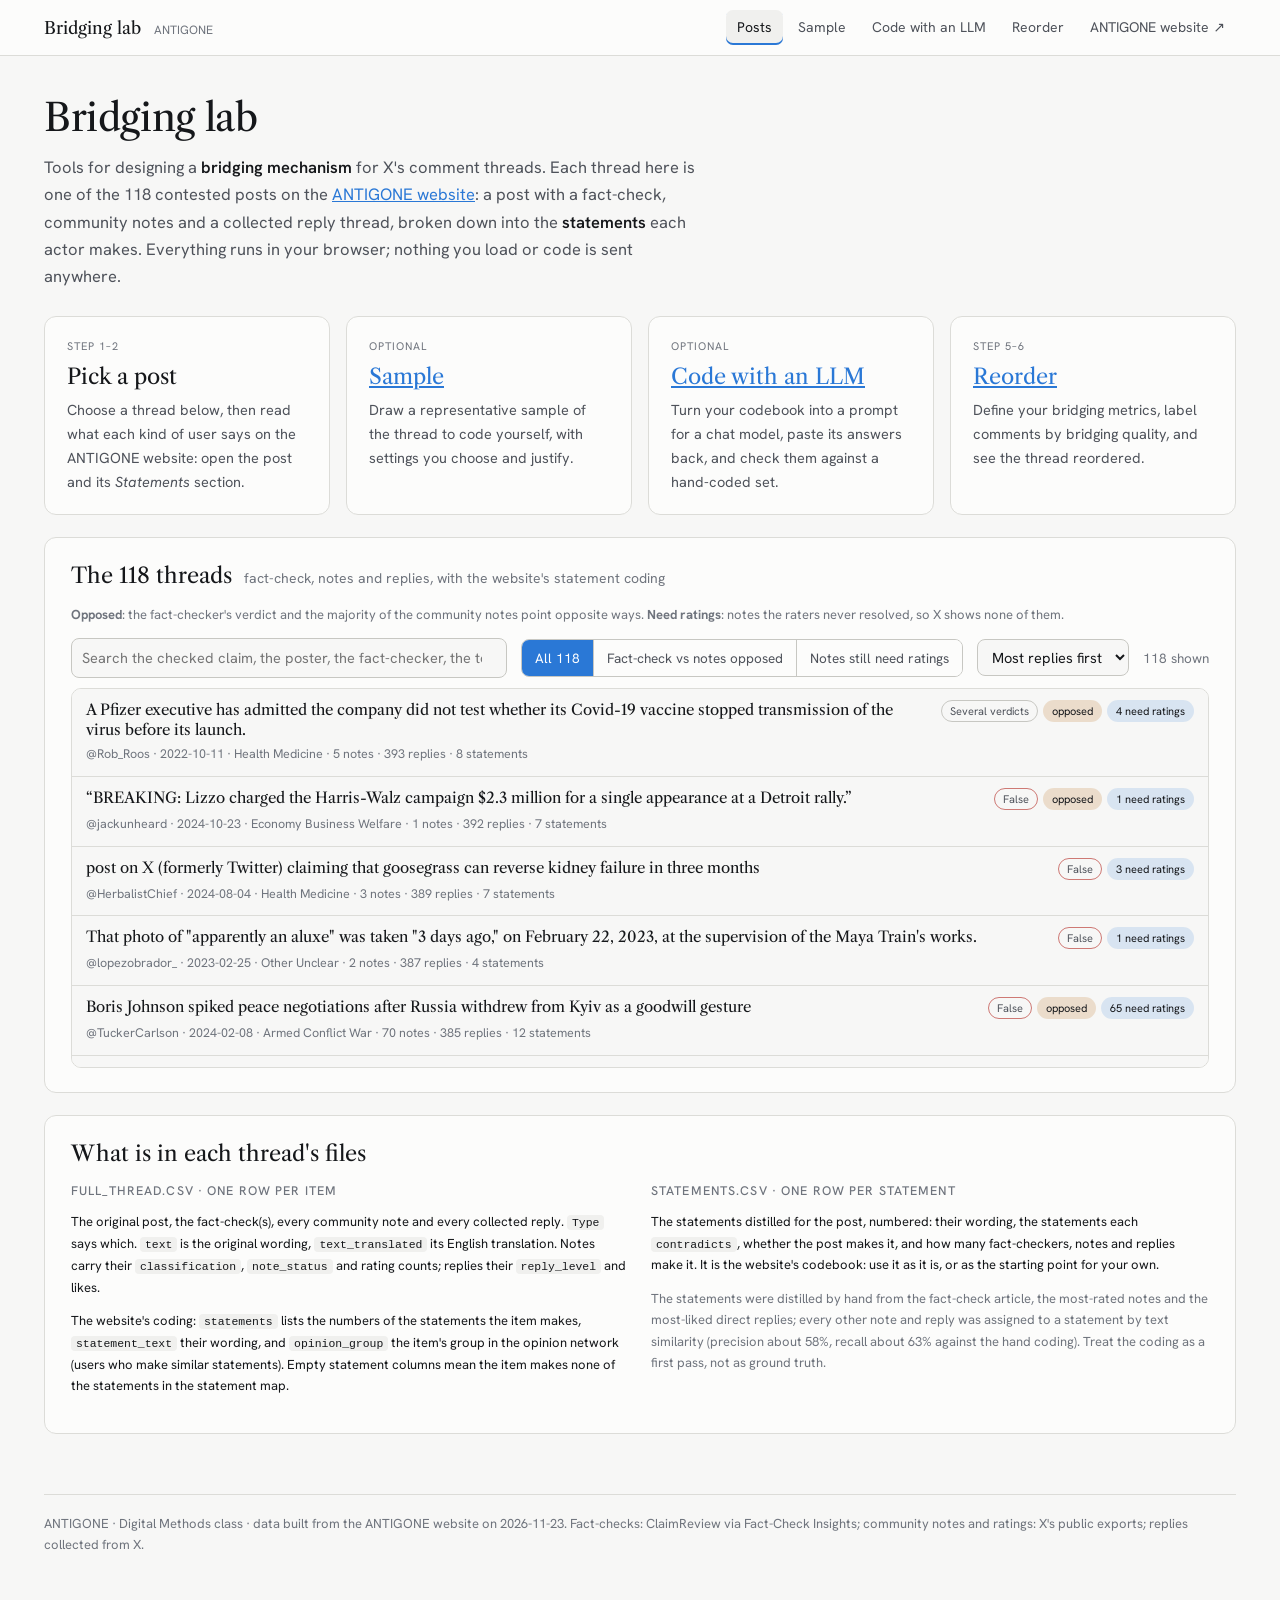
==== index.html @ 5ea26684 "Bridging lab: post browser, sampler, LLM coding helper and reorder tool Browser tools for the ANTIGO" ====
<!doctype html>
<html lang="en">
<head>
<meta charset="utf-8">
<meta name="viewport" content="width=device-width, initial-scale=1">
<title>Bridging lab · ANTIGONE</title>
<meta name="description" content="Tools for the ANTIGONE bridging assignment: pick a contested X post, sample its thread, code it with an LLM, and reorder its comments by your own bridging metrics.">
<link rel="preconnect" href="https://fonts.googleapis.com">
<link rel="preconnect" href="https://fonts.gstatic.com" crossorigin>
<link rel="stylesheet" href="https://fonts.googleapis.com/css2?family=Hanken+Grotesk:wght@400;500;600&family=Libre+Caslon+Text:ital,wght@0,400;1,400&display=swap">
<link rel="stylesheet" href="assets/lab.css">
</head>
<body>
<div class="top"><div class="in">
  <a class="brand" href="index.html">Bridging lab <small>ANTIGONE</small></a>
  <nav class="nav" aria-label="Tools">
    <a href="index.html" aria-current="page">Posts</a>
    <a href="sample.html">Sample</a>
    <a href="code.html">Code with an LLM</a>
    <a href="reorder.html">Reorder</a>
    <a href="https://claude.ai/artifact/C2MCv6EvPMsV7Sf9JYqmwA#disputed" target="_blank" rel="noopener">ANTIGONE website ↗</a>
  </nav>
</div></div>

<main class="wrap">
  <h1>Bridging lab</h1>
  <p class="lede">Tools for designing a <b>bridging mechanism</b> for X's comment threads. Each thread here is one of the
  118 contested posts on the <a href="https://claude.ai/artifact/C2MCv6EvPMsV7Sf9JYqmwA#disputed" target="_blank" rel="noopener">ANTIGONE website</a>:
  a post with a fact-check, community notes and a collected reply thread, broken down into the <b>statements</b> each
  actor makes. Everything runs in your browser; nothing you load or code is sent anywhere.</p>

  <div class="cards">
    <div class="card"><span class="opt">Step 1–2</span><h2>Pick a post</h2>
      <p>Choose a thread below, then read what each kind of user says on the ANTIGONE website: open the post and its <i>Statements</i> section.</p></div>
    <div class="card"><span class="opt">Optional</span><h2><a href="sample.html">Sample</a></h2>
      <p>Draw a representative sample of the thread to code yourself, with settings you choose and justify.</p></div>
    <div class="card"><span class="opt">Optional</span><h2><a href="code.html">Code with an LLM</a></h2>
      <p>Turn your codebook into a prompt for a chat model, paste its answers back, and check them against a hand-coded set.</p></div>
    <div class="card"><span class="opt">Step 5–6</span><h2><a href="reorder.html">Reorder</a></h2>
      <p>Define your bridging metrics, label comments by bridging quality, and see the thread reordered.</p></div>
  </div>

  <section class="step" aria-labelledby="h-posts">
    <header><h2 id="h-posts">The 118 threads</h2><span class="sub">fact-check, notes and replies, with the website's statement coding</span></header>
    <p class="muted small"><b>Opposed</b>: the fact-checker's verdict and the majority of the community notes point opposite ways.
    <b>Need ratings</b>: notes the raters never resolved, so X shows none of them.</p>
    <div id="picker"></div>
    <div class="row" id="go" style="margin-top:14px" hidden>
      <a class="btn primary" id="go-sample" href="sample.html">Sample this thread</a>
      <a class="btn" id="go-reorder" href="reorder.html">Reorder this thread</a>
    </div>
  </section>

  <section class="step" aria-labelledby="h-files">
    <header><h2 id="h-files">What is in each thread's files</h2></header>
    <div class="grid2">
      <div>
        <h3>full_thread.csv · one row per item</h3>
        <p class="small">The original post, the fact-check(s), every community note and every collected reply. <code>Type</code> says which.
        <code>text</code> is the original wording, <code>text_translated</code> its English translation. Notes carry their
        <code>classification</code>, <code>note_status</code> and rating counts; replies their <code>reply_level</code> and likes.</p>
        <p class="small">The website's coding: <code>statements</code> lists the numbers of the statements the item makes,
        <code>statement_text</code> their wording, and <code>opinion_group</code> the item's group in the opinion network (users who make
        similar statements). Empty statement columns mean the item makes none of the statements in the statement map.</p>
      </div>
      <div>
        <h3>statements.csv · one row per statement</h3>
        <p class="small">The statements distilled for the post, numbered: their wording, the statements each <code>contradicts</code>,
        whether the post makes it, and how many fact-checkers, notes and replies make it. It is the website's codebook:
        use it as it is, or as the starting point for your own.</p>
        <p class="small muted">The statements were distilled by hand from the fact-check article, the most-rated notes and the most-liked
        direct replies; every other note and reply was assigned to a statement by text similarity (precision about 58%, recall about 63%
        against the hand coding). Treat the coding as a first pass, not as ground truth.</p>
      </div>
    </div>
  </section>
  <footer class="foot">ANTIGONE · Digital Methods class · data built from the ANTIGONE website on <span id="built"></span>.
    Fact-checks: ClaimReview via Fact-Check Insights; community notes and ratings: X's public exports; replies collected from X.</footer>
</main>
<script src="assets/lab.js"></script>
<script>
"use strict";
const go = LAB.$("#go");
LAB.picker(LAB.$("#picker"), p => {
  go.hidden = false;
  LAB.$("#go-sample").href = "sample.html?post=" + p.id;
  LAB.$("#go-reorder").href = "reorder.html?post=" + p.id;
  LAB.setParam("post", p.id);
}, { selected: LAB.param("post") });
LAB.loadIndex().then(i => { LAB.$("#built").textContent = i.built; }).catch(() => {});
</script>
</body>
</html>
---- assets/lab.css ----
/* ANTIGONE bridging lab — shared styles. Tokens follow the ANTIGONE website. */
:root {
  --bg: #f7f7f6; --surface: #fcfcfb; --surface-2: #f0f0ee;
  --ink: #15171a; --ink-2: #4e525a; --ink-3: #6f747d;
  --rule: #dcdcd8; --rule-2: #c7c7c2;
  --accent: #2a78d6; --accent-ink: #fff;
  --good: #1b7a3e; --warn: #b5650d; --bad: #b3261e;
  --g1: #2a78d6; --g2: #eb6834; --g3: #1baf7a; --g4: #c98500; --g5: #e87ba4; --g6: #008300; --g7: #6250d6; --g8: #8a8d93;
  --font-display: "Libre Caslon Text", Georgia, "Times New Roman", serif;
  --font-body: "Hanken Grotesk", ui-sans-serif, system-ui, -apple-system, sans-serif;
  --mono: ui-monospace, SFMono-Regular, Menlo, monospace;
  color-scheme: light;
}
@media (prefers-color-scheme: dark) {
  :root {
    --bg: #14151a; --surface: #1a1b21; --surface-2: #22242b;
    --ink: #f0efec; --ink-2: #b9bcc4; --ink-3: #8f949e;
    --rule: #2e3037; --rule-2: #3d4047; --accent: #4f95ea;
    --good: #3fbf6a; --warn: #f0a24a; --bad: #ef6b60;
    --g1: #3987e5; --g2: #d95926; --g3: #199e70; --g4: #c98500; --g5: #d55181; --g6: #2ea043; --g7: #9085e9; --g8: #9aa0aa;
    color-scheme: dark;
  }
}
* { box-sizing: border-box; }
[hidden] { display: none !important; }
html { -webkit-text-size-adjust: 100%; }
body { margin: 0; background: var(--bg); color: var(--ink); font: 16px/1.65 var(--font-body);
  -webkit-font-smoothing: antialiased; }
a { color: var(--accent); }
a:focus-visible, button:focus-visible, input:focus-visible, select:focus-visible, textarea:focus-visible, summary:focus-visible {
  outline: 2px solid var(--accent); outline-offset: 2px; }

/* top bar */
.top { border-bottom: 1px solid var(--rule); background: var(--surface); position: sticky; top: 0; z-index: 30; }
.top .in { max-width: 1240px; margin: 0 auto; padding: 10px 24px; display: flex; align-items: center; gap: 8px 22px; flex-wrap: wrap; }
.brand { font-family: var(--font-display); font-size: 17px; color: var(--ink); text-decoration: none; margin-right: auto; }
.brand small { font-family: var(--font-body); font-size: 12px; color: var(--ink-3); margin-left: 8px; }
.nav { display: flex; gap: 4px; flex-wrap: wrap; }
.nav a { font-size: 14px; color: var(--ink-2); text-decoration: none; padding: 6px 11px; border-radius: 7px; }
.nav a:hover { background: var(--surface-2); color: var(--ink); }
.nav a[aria-current="page"] { background: var(--surface-2); color: var(--ink); box-shadow: inset 0 -2px 0 var(--accent); }

.wrap { max-width: 1240px; margin: 0 auto; padding: 40px 24px 96px; }
h1 { font-family: var(--font-display); font-weight: 400; font-size: clamp(1.7rem, 1.3rem + 1.6vw, 2.4rem);
  line-height: 1.15; margin: 0 0 14px; letter-spacing: -0.01em; text-wrap: balance; }
h2 { font-family: var(--font-display); font-weight: 400; font-size: 1.35rem; line-height: 1.25; margin: 0 0 10px; }
h3 { font-size: 0.78rem; text-transform: uppercase; letter-spacing: 0.09em; color: var(--ink-3); font-weight: 500; margin: 0 0 10px; }
.lede { color: var(--ink-2); max-width: 74ch; margin: 0 0 8px; font-size: 16.5px; }
.lede b { color: var(--ink); font-weight: 600; }
p { margin: 0 0 12px; }
.muted { color: var(--ink-3); }
.small { font-size: 13px; }
code { font-family: var(--mono); font-size: 0.88em; background: var(--surface-2); padding: 1px 5px; border-radius: 4px; }

/* steps */
.step { background: var(--surface); border: 1px solid var(--rule); border-radius: 12px; padding: 24px 26px; margin-top: 22px; }
.step > header { display: flex; align-items: baseline; gap: 12px; margin-bottom: 14px; }
.step > header .n { flex: none; width: 26px; height: 26px; border-radius: 50%; background: var(--accent); color: var(--accent-ink);
  display: inline-flex; align-items: center; justify-content: center; font-size: 13px; font-weight: 600; transform: translateY(-2px); }
.step > header h2 { margin: 0; }
.step > header .sub { color: var(--ink-3); font-size: 14px; }
.step.off { opacity: 0.55; pointer-events: none; }

/* controls */
.row { display: flex; flex-wrap: wrap; gap: 14px 22px; align-items: flex-end; }
.field { display: flex; flex-direction: column; gap: 5px; min-width: 0; }
.field > span, .lab { font-size: 11px; text-transform: uppercase; letter-spacing: 0.08em; color: var(--ink-3); }
.field small { color: var(--ink-3); font-size: 12.5px; }
input[type=text], input[type=search], input[type=number], select, textarea {
  font: inherit; font-size: 14.5px; color: var(--ink); background: var(--bg); border: 1px solid var(--rule-2);
  border-radius: 8px; padding: 7px 10px; min-width: 0; max-width: 100%; }
input[type=number] { width: 110px; }
textarea { width: 100%; font-family: var(--mono); font-size: 13px; line-height: 1.55; resize: vertical; }
input[type=range] { accent-color: var(--accent); }
label.ck { display: inline-flex; align-items: center; gap: 7px; font-size: 14.5px; color: var(--ink-2); cursor: pointer; }
label.ck input { accent-color: var(--accent); width: 16px; height: 16px; }
.btn { font: inherit; font-size: 14px; padding: 8px 15px; border-radius: 8px; border: 1px solid var(--rule-2);
  background: var(--surface); color: var(--ink); cursor: pointer; display: inline-flex; align-items: center; gap: 7px;
  text-decoration: none; white-space: nowrap; }
.btn:hover:not(:disabled) { border-color: var(--ink-3); }
.btn:disabled { opacity: 0.45; cursor: default; }
.btn.primary { background: var(--accent); border-color: var(--accent); color: var(--accent-ink); }
.btn.small { font-size: 12.5px; padding: 4px 10px; }
.seg { display: inline-flex; border: 1px solid var(--rule-2); border-radius: 8px; overflow: hidden; flex-wrap: wrap; }
.seg button { font: inherit; font-size: 13.5px; padding: 7px 13px; border: 0; background: var(--surface); color: var(--ink-2); cursor: pointer; }
.seg button + button { border-left: 1px solid var(--rule-2); }
.seg button[aria-pressed="true"] { background: var(--accent); color: var(--accent-ink); }
.drop { border: 1.5px dashed var(--rule-2); border-radius: 10px; padding: 14px 16px; color: var(--ink-2); font-size: 14px;
  display: flex; align-items: center; gap: 12px; flex-wrap: wrap; }
.drop.over { border-color: var(--accent); background: var(--surface-2); }
.msg { font-size: 13.5px; color: var(--ink-3); min-height: 1.2em; }
.msg.err { color: var(--bad); }
.msg.ok { color: var(--good); }
.or { font-size: 12px; text-transform: uppercase; letter-spacing: 0.1em; color: var(--ink-3); margin: 14px 0; display: flex; align-items: center; gap: 10px; }
.or::before, .or::after { content: ""; flex: 1; border-top: 1px solid var(--rule); }

/* post picker */
.picker .bar { display: flex; flex-wrap: wrap; gap: 10px 14px; align-items: center; margin-bottom: 10px; }
.picker .bar input[type=search] { flex: 1 1 260px; }
.plist { max-height: 380px; overflow-y: auto; border: 1px solid var(--rule); border-radius: 10px; background: var(--bg); overscroll-behavior: contain; }
.pitem { display: grid; grid-template-columns: 1fr auto; gap: 4px 14px; padding: 11px 14px; border-bottom: 1px solid var(--rule);
  cursor: pointer; width: 100%; text-align: left; font: inherit; color: inherit; background: none; border-left: 0; border-right: 0; border-top: 0; }
.pitem:last-child { border-bottom: 0; }
.pitem:hover { background: var(--surface-2); }
.pitem[aria-selected="true"] { background: var(--surface-2); box-shadow: inset 3px 0 0 var(--accent); }
.pitem .t { font-family: var(--font-display); font-size: 15px; line-height: 1.35; color: var(--ink); }
.pitem .m { font-size: 12.5px; color: var(--ink-3); grid-column: 1 / -1; font-variant-numeric: tabular-nums; }
.pitem .tags { display: flex; gap: 5px; flex-wrap: wrap; align-items: flex-start; justify-content: flex-end; }
.tag { font-size: 11px; padding: 1px 8px; border-radius: 999px; border: 1px solid var(--rule-2); color: var(--ink-2); white-space: nowrap; }
.tag.v-false { border-color: color-mix(in srgb, var(--bad) 60%, transparent); }
.tag.opp { background: color-mix(in srgb, var(--warn) 18%, transparent); border-color: transparent; color: var(--ink); }
.tag.nmr { background: color-mix(in srgb, var(--accent) 15%, transparent); border-color: transparent; color: var(--ink); }
.chosen { margin-top: 14px; padding: 14px 16px; border-left: 3px solid var(--accent); background: var(--surface-2); border-radius: 0 10px 10px 0; }
.chosen .t { font-family: var(--font-display); font-size: 17px; line-height: 1.35; }
.chosen p { margin: 6px 0 0; font-size: 14px; color: var(--ink-2); }

/* tables */
.tw { overflow-x: auto; }
table { border-collapse: collapse; width: 100%; font-size: 13.5px; font-variant-numeric: tabular-nums; }
th, td { text-align: left; padding: 7px 10px; border-bottom: 1px solid var(--rule); vertical-align: top; }
th { font-size: 11px; text-transform: uppercase; letter-spacing: 0.07em; color: var(--ink-3); font-weight: 500; }
td.num, th.num { text-align: right; white-space: nowrap; }
tr.grp td { background: var(--surface-2); font-weight: 600; font-size: 12.5px; }
td.diff-ok { color: var(--good); } td.diff-warn { color: var(--warn); } td.diff-bad { color: var(--bad); }
td.txt { max-width: 560px; overflow-wrap: anywhere; }

.grid2 { display: grid; grid-template-columns: repeat(2, minmax(0, 1fr)); gap: 22px; }
.grid3 { display: grid; grid-template-columns: repeat(3, minmax(0, 1fr)); gap: 16px; }
@media (max-width: 900px) { .grid2, .grid3 { grid-template-columns: 1fr; } }

.cards { display: grid; grid-template-columns: repeat(auto-fit, minmax(240px, 1fr)); gap: 16px; margin-top: 26px; }
.card { background: var(--surface); border: 1px solid var(--rule); border-radius: 12px; padding: 20px 22px; display: flex; flex-direction: column; gap: 8px; }
.card h2 { margin: 0; }
.card p { color: var(--ink-2); font-size: 14.5px; margin: 0; flex: 1; }
.card .opt { font-size: 11px; text-transform: uppercase; letter-spacing: 0.09em; color: var(--ink-3); }

.callout { border-left: 3px solid var(--rule-2); padding: 10px 14px; background: var(--surface-2); border-radius: 0 8px 8px 0; color: var(--ink-2); font-size: 14px; margin: 12px 0; }
.callout b { color: var(--ink); }
details.more { margin-top: 12px; }
details.more > summary { cursor: pointer; color: var(--accent); font-size: 14px; }

/* prompt batches */
.batch { border: 1px solid var(--rule); border-radius: 10px; margin-top: 12px; background: var(--bg); }
.batch header { display: flex; align-items: center; gap: 10px; padding: 9px 12px; border-bottom: 1px solid var(--rule); flex-wrap: wrap; }
.batch header b { font-weight: 600; font-size: 14px; }
.batch textarea { border: 0; border-radius: 0 0 10px 10px; height: 160px; background: transparent; }

/* reorder */
.metric { border: 1px solid var(--rule); border-radius: 12px; padding: 16px 18px; background: var(--bg); }
.metric[data-on="false"] { opacity: 0.6; }
.metric .mh { display: flex; gap: 10px; align-items: center; margin-bottom: 10px; }
.metric .mh input[type=text] { flex: 1; font-weight: 600; }
.metric .sw { width: 12px; height: 12px; border-radius: 3px; flex: none; }
.wts { display: grid; grid-template-columns: minmax(120px, 1fr) minmax(110px, 1.3fr) 44px; gap: 6px 10px; align-items: center; font-size: 13.5px; }
.wts .fn { color: var(--ink-2); }
.wts .fn abbr { text-decoration: none; border-bottom: 1px dotted var(--ink-3); cursor: help; }
.wts output { text-align: right; font-variant-numeric: tabular-nums; color: var(--ink); font-size: 13px; }
.wts input[type=range] { width: 100%; }
.cols { display: grid; grid-template-columns: repeat(var(--ncol, 2), minmax(0, 1fr)); gap: 16px; align-items: start; }
@media (max-width: 1000px) { .cols { grid-template-columns: 1fr; } }
.col h3 { position: sticky; top: 56px; background: var(--bg); padding: 8px 0; z-index: 2; display: flex; gap: 8px; align-items: center; }
.cmt { background: var(--surface); border: 1px solid var(--rule); border-radius: 10px; padding: 11px 13px; margin-bottom: 9px; font-size: 14px; }
.cmt .cm { display: flex; gap: 8px; align-items: baseline; font-size: 12px; color: var(--ink-3); flex-wrap: wrap; font-variant-numeric: tabular-nums; }
.cmt .rk { font-weight: 700; color: var(--ink); font-size: 13px; min-width: 26px; }
.cmt .mv { font-size: 11.5px; padding: 0 6px; border-radius: 999px; }
.cmt .mv.up { color: var(--good); background: color-mix(in srgb, var(--good) 14%, transparent); }
.cmt .mv.dn { color: var(--bad); background: color-mix(in srgb, var(--bad) 12%, transparent); }
.cmt .cb { margin: 6px 0 7px; line-height: 1.55; overflow-wrap: anywhere; white-space: pre-wrap; }
.cmt .st { display: flex; gap: 5px; flex-wrap: wrap; align-items: center; }
.chip { font-size: 11.5px; padding: 1px 8px; border-radius: 999px; background: var(--surface-2); color: var(--ink-2); border: 1px solid var(--rule); cursor: help; }
.chip.g { color: #fff; border: 0; }
.cmt select { font-size: 12.5px; padding: 2px 6px; margin-left: auto; }
.cmt.cat-b { box-shadow: inset 3px 0 0 var(--good); }
.cmt.cat-d { box-shadow: inset 3px 0 0 var(--bad); }
.cmt.cat-n { box-shadow: inset 3px 0 0 var(--rule-2); }
.cmt.cat-x { box-shadow: inset 3px 0 0 var(--warn); }
.sect { margin: 18px 0 8px; font-family: var(--font-display); font-size: 16px; }
.sect small { font-family: var(--font-body); color: var(--ink-3); font-size: 12.5px; margin-left: 6px; }
.legend { display: flex; flex-direction: column; gap: 4px; font-size: 13.5px; max-height: 260px; overflow-y: auto; }
.legend div { display: grid; grid-template-columns: 34px 1fr auto; gap: 8px; }
.legend b { font-variant-numeric: tabular-nums; }
.legend span.c { color: var(--ink-3); font-variant-numeric: tabular-nums; font-size: 12.5px; }

footer.foot { border-top: 1px solid var(--rule); margin-top: 60px; padding-top: 18px; font-size: 13px; color: var(--ink-3); }
@media (max-width: 560px) {
  .pitem { grid-template-columns: 1fr; }
  .pitem .tags { justify-content: flex-start; }
  .wrap { padding: 28px 16px 80px; }
  .top .in { padding: 10px 16px; }
  .step { padding: 18px 16px; }
}
@media (prefers-reduced-motion: reduce) { * { transition: none !important; animation: none !important; } }
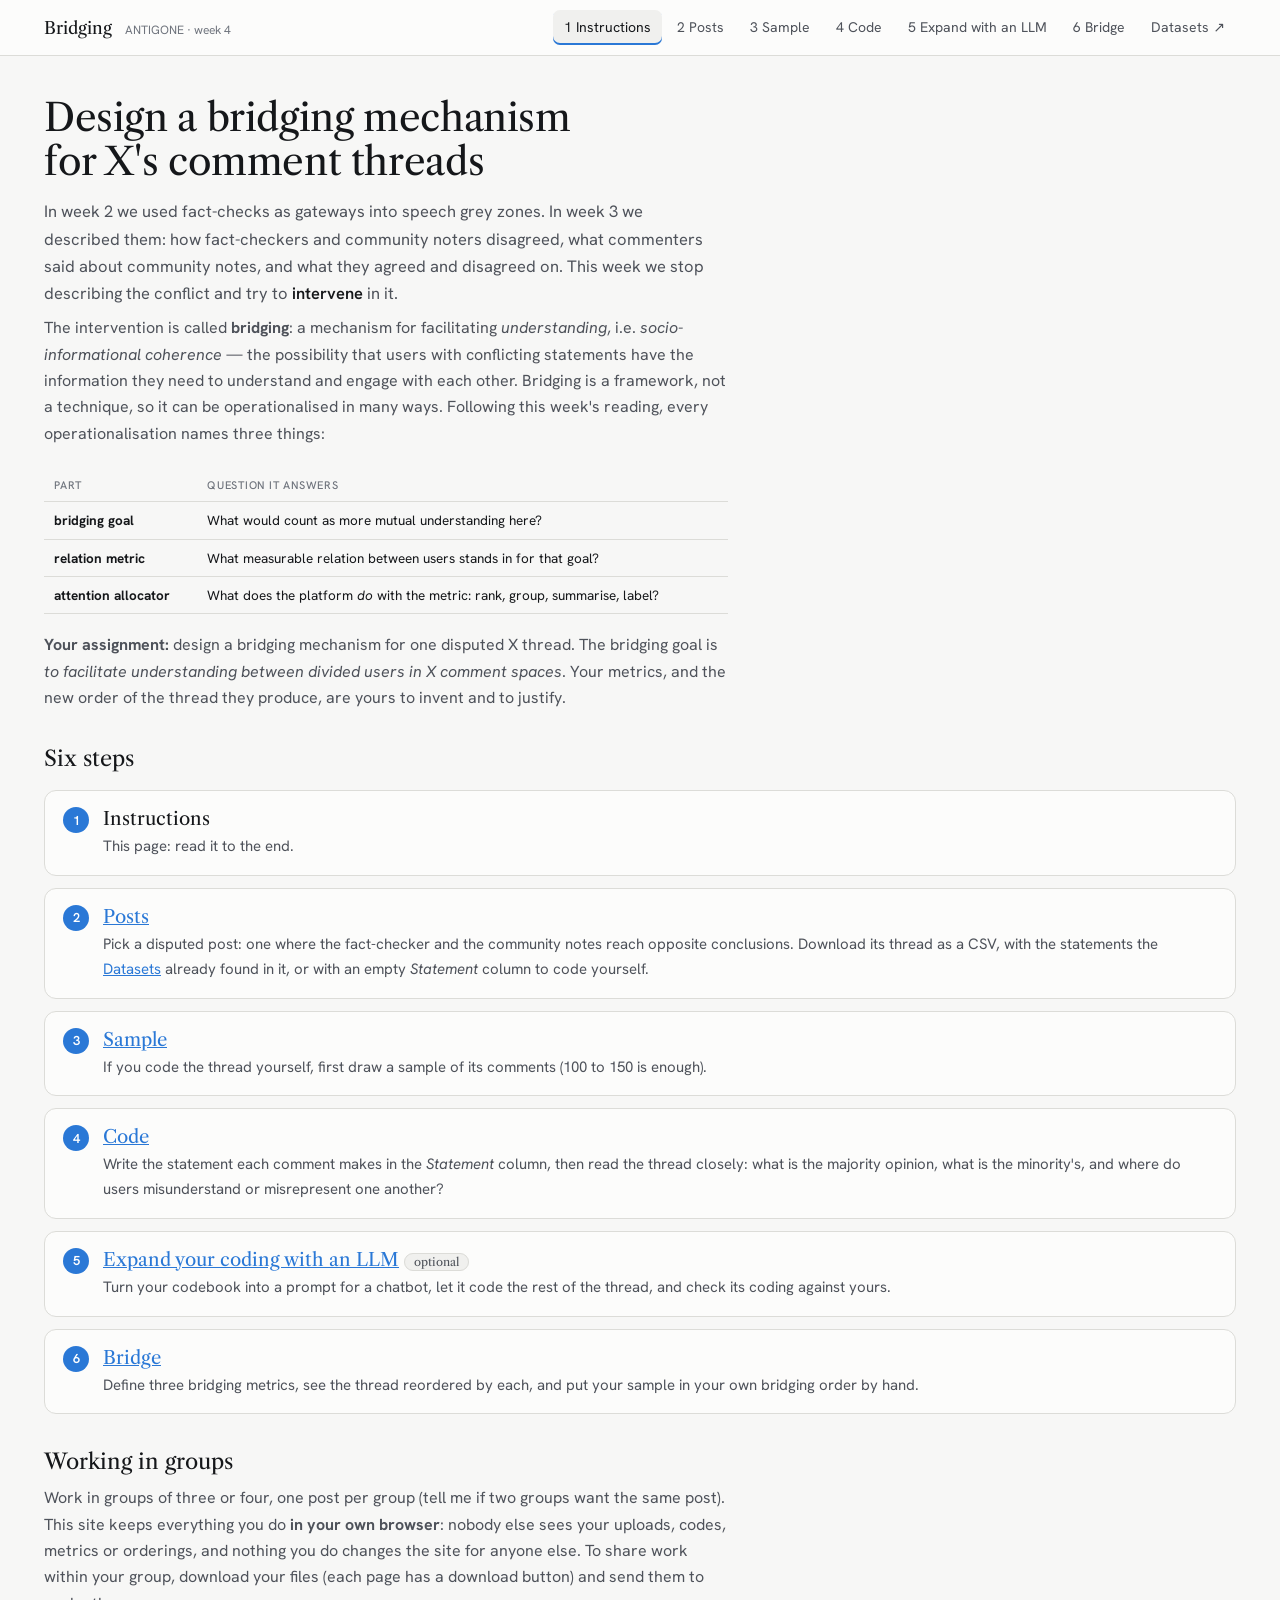
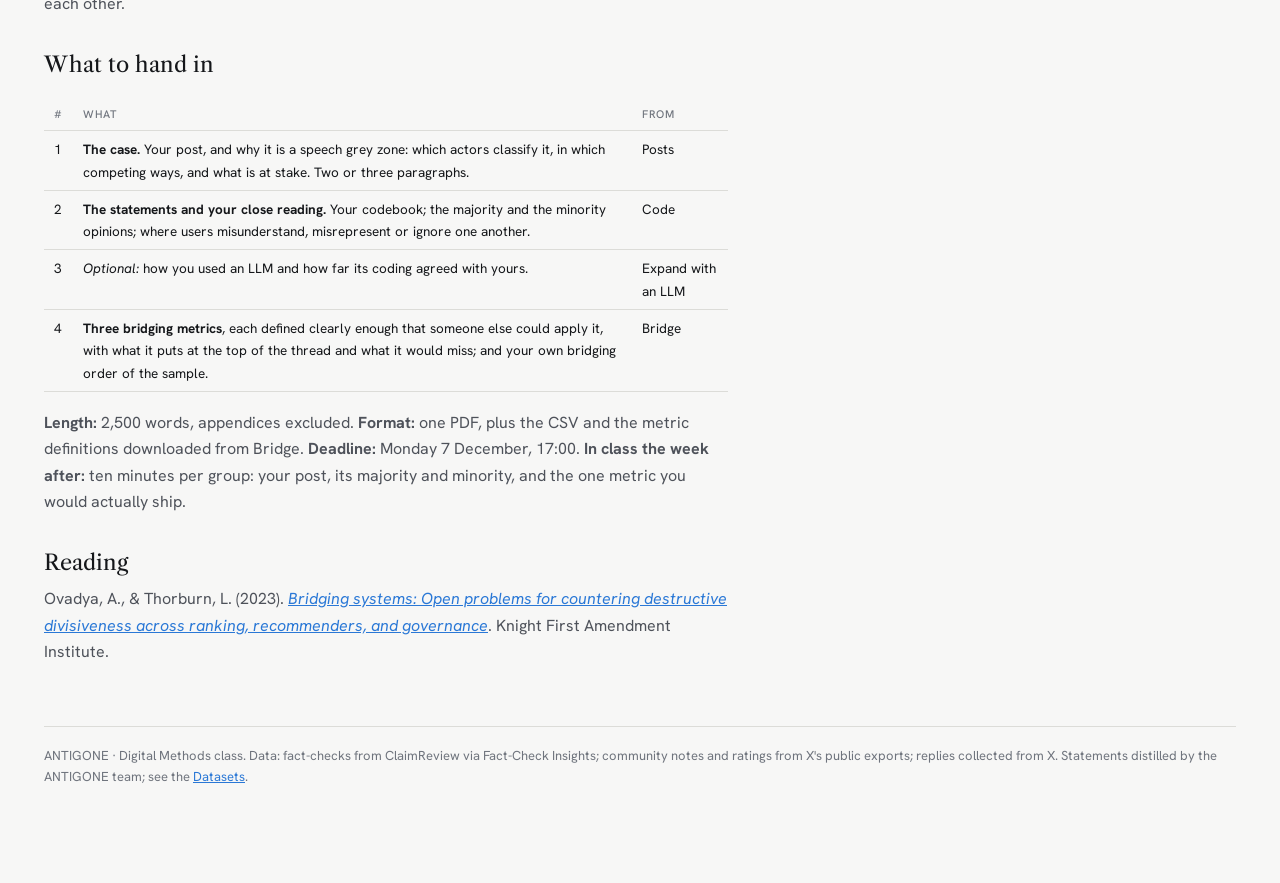
==== commit df16b4c1: "Rebuild as the week 4 assignment in six sections Instructions, Posts (the Datasets' disputed posts, " ====
--- a/index.html
+++ b/index.html
@@ -3,8 +3,9 @@
 <head>
 <meta charset="utf-8">
 <meta name="viewport" content="width=device-width, initial-scale=1">
-<title>Bridging lab · ANTIGONE</title>
-<meta name="description" content="Tools for the ANTIGONE bridging assignment: pick a contested X post, sample its thread, code it with an LLM, and reorder its comments by your own bridging metrics.">
+<title>Bridging assignment · ANTIGONE</title>
+<meta name="description" content="Design a bridging mechanism for X's comment threads: pick a disputed post, code its statements, and reorder its comments by your own bridging metrics.">
+<script>if (new URLSearchParams(location.search).get("post")) location.replace("posts.html" + location.search);</script>
 <link rel="preconnect" href="https://fonts.googleapis.com">
 <link rel="preconnect" href="https://fonts.gstatic.com" crossorigin>
 <link rel="stylesheet" href="https://fonts.googleapis.com/css2?family=Hanken+Grotesk:wght@400;500;600&family=Libre+Caslon+Text:ital,wght@0,400;1,400&display=swap">
@@ -12,82 +13,85 @@
 </head>
 <body>
 <div class="top"><div class="in">
-  <a class="brand" href="index.html">Bridging lab <small>ANTIGONE</small></a>
-  <nav class="nav" aria-label="Tools">
-    <a href="index.html" aria-current="page">Posts</a>
-    <a href="sample.html">Sample</a>
-    <a href="code.html">Code with an LLM</a>
-    <a href="reorder.html">Reorder</a>
-    <a href="https://claude.ai/artifact/C2MCv6EvPMsV7Sf9JYqmwA#disputed" target="_blank" rel="noopener">ANTIGONE website ↗</a>
+  <a class="brand" href="index.html">Bridging <small>ANTIGONE · week 4</small></a>
+  <nav class="nav" aria-label="Sections">
+    <a href="index.html" aria-current="page">1 Instructions</a>
+    <a href="posts.html">2 Posts</a>
+    <a href="sample.html">3 Sample</a>
+    <a href="code.html">4 Code</a>
+    <a href="llm.html">5 Expand with an LLM</a>
+    <a href="bridge.html">6 Bridge</a>
+    <a href="https://claude.ai/artifact/C2MCv6EvPMsV7Sf9JYqmwA#disputed" target="_blank" rel="noopener">Datasets ↗</a>
   </nav>
 </div></div>
 
 <main class="wrap">
-  <h1>Bridging lab</h1>
-  <p class="lede">Tools for designing a <b>bridging mechanism</b> for X's comment threads. Each thread here is one of the
-  118 contested posts on the <a href="https://claude.ai/artifact/C2MCv6EvPMsV7Sf9JYqmwA#disputed" target="_blank" rel="noopener">ANTIGONE website</a>:
-  a post with a fact-check, community notes and a collected reply thread, broken down into the <b>statements</b> each
-  actor makes. Everything runs in your browser; nothing you load or code is sent anywhere.</p>
+  <div class="prose">
+  <h1>Design a bridging mechanism for X's comment threads</h1>
+  <p class="lede">In week 2 we used fact-checks as gateways into speech grey zones. In week 3 we described them: how fact-checkers
+  and community noters disagreed, what commenters said about community notes, and what they agreed and disagreed on. This week we
+  stop describing the conflict and try to <b>intervene</b> in it.</p>
 
-  <div class="cards">
-    <div class="card"><span class="opt">Step 1–2</span><h2>Pick a post</h2>
-      <p>Choose a thread below, then read what each kind of user says on the ANTIGONE website: open the post and its <i>Statements</i> section.</p></div>
-    <div class="card"><span class="opt">Optional</span><h2><a href="sample.html">Sample</a></h2>
-      <p>Draw a representative sample of the thread to code yourself, with settings you choose and justify.</p></div>
-    <div class="card"><span class="opt">Optional</span><h2><a href="code.html">Code with an LLM</a></h2>
-      <p>Turn your codebook into a prompt for a chat model, paste its answers back, and check them against a hand-coded set.</p></div>
-    <div class="card"><span class="opt">Step 5–6</span><h2><a href="reorder.html">Reorder</a></h2>
-      <p>Define your bridging metrics, label comments by bridging quality, and see the thread reordered.</p></div>
+  <p>The intervention is called <b>bridging</b>: a mechanism for facilitating <i>understanding</i>, i.e. <i>socio-informational
+  coherence</i> — the possibility that users with conflicting statements have the information they need to understand and engage
+  with each other. Bridging is a framework, not a technique, so it can be operationalised in many ways. Following this week's
+  reading, every operationalisation names three things:</p>
+
+  <div class="tw"><table>
+    <thead><tr><th>part</th><th>question it answers</th></tr></thead>
+    <tbody>
+      <tr><td><b>bridging goal</b></td><td>What would count as more mutual understanding here?</td></tr>
+      <tr><td><b>relation metric</b></td><td>What measurable relation between users stands in for that goal?</td></tr>
+      <tr><td><b>attention allocator</b></td><td>What does the platform <i>do</i> with the metric: rank, group, summarise, label?</td></tr>
+    </tbody>
+  </table></div>
+
+  <p><b>Your assignment:</b> design a bridging mechanism for one disputed X thread. The bridging goal is <i>to facilitate
+  understanding between divided users in X comment spaces</i>. Your metrics, and the new order of the thread they produce, are
+  yours to invent and to justify.</p>
   </div>
 
-  <section class="step" aria-labelledby="h-posts">
-    <header><h2 id="h-posts">The 118 threads</h2><span class="sub">fact-check, notes and replies, with the website's statement coding</span></header>
-    <p class="muted small"><b>Opposed</b>: the fact-checker's verdict and the majority of the community notes point opposite ways.
-    <b>Need ratings</b>: notes the raters never resolved, so X shows none of them.</p>
-    <div id="picker"></div>
-    <div class="row" id="go" style="margin-top:14px" hidden>
-      <a class="btn primary" id="go-sample" href="sample.html">Sample this thread</a>
-      <a class="btn" id="go-reorder" href="reorder.html">Reorder this thread</a>
-    </div>
-  </section>
+  <h2 style="margin-top:34px">Six steps</h2>
+  <ol class="steps">
+    <li><h2>Instructions</h2><p>This page: read it to the end.</p></li>
+    <li><h2><a href="posts.html">Posts</a></h2><p>Pick a disputed post: one where the fact-checker and the community notes reach opposite
+      conclusions. Download its thread as a CSV, with the statements the <a href="https://claude.ai/artifact/C2MCv6EvPMsV7Sf9JYqmwA#disputed" target="_blank" rel="noopener">Datasets</a>
+      already found in it, or with an empty <i>Statement</i> column to code yourself.</p></li>
+    <li><h2><a href="sample.html">Sample</a></h2><p>If you code the thread yourself, first draw a sample of its comments (100 to 150 is enough).</p></li>
+    <li><h2><a href="code.html">Code</a></h2><p>Write the statement each comment makes in the <i>Statement</i> column, then read the
+      thread closely: what is the majority opinion, what is the minority's, and where do users misunderstand or misrepresent one another?</p></li>
+    <li><h2><a href="llm.html">Expand your coding with an LLM</a> <span class="pill">optional</span></h2><p>Turn your codebook into a prompt
+      for a chatbot, let it code the rest of the thread, and check its coding against yours.</p></li>
+    <li><h2><a href="bridge.html">Bridge</a></h2><p>Define three bridging metrics, see the thread reordered by each, and put your sample in
+      your own bridging order by hand.</p></li>
+  </ol>
 
-  <section class="step" aria-labelledby="h-files">
-    <header><h2 id="h-files">What is in each thread's files</h2></header>
-    <div class="grid2">
-      <div>
-        <h3>full_thread.csv · one row per item</h3>
-        <p class="small">The original post, the fact-check(s), every community note and every collected reply. <code>Type</code> says which.
-        <code>text</code> is the original wording, <code>text_translated</code> its English translation. Notes carry their
-        <code>classification</code>, <code>note_status</code> and rating counts; replies their <code>reply_level</code> and likes.</p>
-        <p class="small">The website's coding: <code>statements</code> lists the numbers of the statements the item makes,
-        <code>statement_text</code> their wording, and <code>opinion_group</code> the item's group in the opinion network (users who make
-        similar statements). Empty statement columns mean the item makes none of the statements in the statement map.</p>
-      </div>
-      <div>
-        <h3>statements.csv · one row per statement</h3>
-        <p class="small">The statements distilled for the post, numbered: their wording, the statements each <code>contradicts</code>,
-        whether the post makes it, and how many fact-checkers, notes and replies make it. It is the website's codebook:
-        use it as it is, or as the starting point for your own.</p>
-        <p class="small muted">The statements were distilled by hand from the fact-check article, the most-rated notes and the most-liked
-        direct replies; every other note and reply was assigned to a statement by text similarity (precision about 58%, recall about 63%
-        against the hand coding). Treat the coding as a first pass, not as ground truth.</p>
-      </div>
-    </div>
-  </section>
-  <footer class="foot">ANTIGONE · Digital Methods class · data built from the ANTIGONE website on <span id="built"></span>.
-    Fact-checks: ClaimReview via Fact-Check Insights; community notes and ratings: X's public exports; replies collected from X.</footer>
+  <div class="prose">
+  <h2>Working in groups</h2>
+  <p>Work in groups of three or four, one post per group (tell me if two groups want the same post). This site keeps everything you do
+  <b>in your own browser</b>: nobody else sees your uploads, codes, metrics or orderings, and nothing you do changes the site for anyone
+  else. To share work within your group, download your files (each page has a download button) and send them to each other.</p>
+
+  <h2>What to hand in</h2>
+  <div class="tw"><table>
+    <thead><tr><th>#</th><th>what</th><th>from</th></tr></thead>
+    <tbody>
+      <tr><td>1</td><td><b>The case.</b> Your post, and why it is a speech grey zone: which actors classify it, in which competing ways, and what is at stake. Two or three paragraphs.</td><td>Posts</td></tr>
+      <tr><td>2</td><td><b>The statements and your close reading.</b> Your codebook; the majority and the minority opinions; where users misunderstand, misrepresent or ignore one another.</td><td>Code</td></tr>
+      <tr><td>3</td><td><i>Optional:</i> how you used an LLM and how far its coding agreed with yours.</td><td>Expand with an LLM</td></tr>
+      <tr><td>4</td><td><b>Three bridging metrics</b>, each defined clearly enough that someone else could apply it, with what it puts at the top of the thread and what it would miss; and your own bridging order of the sample.</td><td>Bridge</td></tr>
+    </tbody>
+  </table></div>
+  <p><b>Length:</b> 2,500 words, appendices excluded. <b>Format:</b> one PDF, plus the CSV and the metric definitions downloaded from
+  Bridge. <b>Deadline:</b> Monday 7 December, 17:00. <b>In class the week after:</b> ten minutes per group: your post, its majority and
+  minority, and the one metric you would actually ship.</p>
+
+  <h2>Reading</h2>
+  <p>Ovadya, A., &amp; Thorburn, L. (2023). <a href="https://knightcolumbia.org/content/bridging-systems" target="_blank" rel="noopener"><i>Bridging systems:
+  Open problems for countering destructive divisiveness across ranking, recommenders, and governance</i></a>. Knight First Amendment Institute.</p>
+  </div>
+  <footer class="foot">ANTIGONE · Digital Methods class. Data: fact-checks from ClaimReview via Fact-Check Insights; community notes and ratings from
+  X's public exports; replies collected from X. Statements distilled by the ANTIGONE team; see the <a href="https://claude.ai/artifact/C2MCv6EvPMsV7Sf9JYqmwA#disputed" target="_blank" rel="noopener">Datasets</a>.</footer>
 </main>
-<script src="assets/lab.js"></script>
-<script>
-"use strict";
-const go = LAB.$("#go");
-LAB.picker(LAB.$("#picker"), p => {
-  go.hidden = false;
-  LAB.$("#go-sample").href = "sample.html?post=" + p.id;
-  LAB.$("#go-reorder").href = "reorder.html?post=" + p.id;
-  LAB.setParam("post", p.id);
-}, { selected: LAB.param("post") });
-LAB.loadIndex().then(i => { LAB.$("#built").textContent = i.built; }).catch(() => {});
-</script>
 </body>
 </html>
--- a/assets/lab.css
+++ b/assets/lab.css
@@ -190,3 +190,70 @@
   .step { padding: 18px 16px; }
 }
 @media (prefers-reduced-motion: reduce) { * { transition: none !important; animation: none !important; } }
+
+/* ---- v2: the help "?" ---- */
+.qwrap { position: relative; display: inline-flex; vertical-align: middle; margin-left: 4px; }
+button.q { width: 18px; height: 18px; border-radius: 50%; border: 1px solid var(--rule-2); background: var(--surface); color: var(--ink-2);
+  font: 600 11px/1 var(--font-body); cursor: pointer; padding: 0; display: inline-flex; align-items: center; justify-content: center; }
+button.q[aria-expanded="true"] { background: var(--accent); border-color: var(--accent); color: var(--accent-ink); }
+.qtip { position: absolute; z-index: 40; top: 24px; left: -8px; width: min(340px, 78vw); background: var(--surface); color: var(--ink-2);
+  border: 1px solid var(--rule-2); border-radius: 10px; padding: 11px 13px; font: 400 13.5px/1.55 var(--font-body); text-transform: none;
+  letter-spacing: 0; box-shadow: 0 10px 28px rgba(0,0,0,.18); }
+
+/* ---- step list on the instructions page ---- */
+ol.steps { list-style: none; padding: 0; margin: 18px 0 0; counter-reset: s; display: grid; gap: 12px; }
+ol.steps > li { counter-increment: s; background: var(--surface); border: 1px solid var(--rule); border-radius: 12px; padding: 16px 18px 16px 58px; position: relative; }
+ol.steps > li::before { content: counter(s); position: absolute; left: 18px; top: 16px; width: 26px; height: 26px; border-radius: 50%;
+  background: var(--accent); color: var(--accent-ink); display: flex; align-items: center; justify-content: center; font-size: 13px; font-weight: 600; }
+ol.steps h2 { font-size: 1.15rem; margin: 0 0 4px; }
+ol.steps p { margin: 0; color: var(--ink-2); font-size: 15px; }
+.prose { max-width: 76ch; }
+.prose p, .prose li { color: var(--ink-2); }
+.prose h2 { margin-top: 34px; }
+.prose ol, .prose ul { padding-left: 1.3em; }
+.prose li { margin-bottom: 6px; }
+.prose table { margin: 10px 0 18px; }
+.prose blockquote { margin: 12px 0; padding: 10px 14px; border-left: 3px solid var(--accent); background: var(--surface-2); border-radius: 0 8px 8px 0; color: var(--ink-2); }
+
+/* ---- posts ---- */
+.pcard { background: var(--surface); border: 1px solid var(--rule); border-radius: 12px; padding: 18px 20px; margin-top: 14px; }
+.pcard.hl { box-shadow: 0 0 0 2px var(--accent); }
+.pcard .k { font-size: 11px; text-transform: uppercase; letter-spacing: .08em; color: var(--ink-3); }
+.pcard .claim { font-family: var(--font-display); font-size: 18px; line-height: 1.35; margin: 4px 0 8px; color: var(--ink); overflow-wrap: anywhere; }
+.pcard .meta { font-size: 13px; color: var(--ink-3); font-variant-numeric: tabular-nums; }
+.pcard .vline { font-size: 14px; color: var(--ink-2); margin-top: 8px; }
+.pcard .vline b { color: var(--ink); font-weight: 600; }
+.nbar { display: flex; height: 9px; border-radius: 5px; overflow: hidden; background: var(--surface-2); margin: 10px 0 5px; max-width: 520px; }
+.nbar span { display: block; height: 100%; }
+.pcard .sum { font-size: 14px; color: var(--ink-2); margin: 10px 0 0; max-width: 90ch; }
+.pcard .sum b { color: var(--ink); font-weight: 600; }
+.pcard .acts { display: flex; flex-wrap: wrap; gap: 8px 14px; align-items: center; margin-top: 14px; font-size: 13.5px; }
+.pill { font-size: 11.5px; padding: 1px 9px; border-radius: 999px; background: var(--surface-2); color: var(--ink-2); border: 1px solid var(--rule); white-space: nowrap; }
+.pill.warn { background: color-mix(in srgb, var(--warn) 16%, transparent); border-color: transparent; color: var(--ink); }
+.pill.ok { background: color-mix(in srgb, var(--good) 16%, transparent); border-color: transparent; color: var(--ink); }
+.toolbar { display: flex; flex-wrap: wrap; gap: 12px 18px; align-items: flex-end; background: var(--surface); border: 1px solid var(--rule);
+  border-radius: 12px; padding: 14px 16px; position: sticky; top: 52px; z-index: 10; }
+
+/* ---- bridge ---- */
+.opts { display: grid; gap: 6px; margin-top: 10px; }
+.opt { display: grid; grid-template-columns: 22px 1fr auto; gap: 8px; align-items: center; font-size: 14px; }
+.opt input[type=checkbox] { accent-color: var(--accent); width: 16px; height: 16px; }
+.opt select { font-size: 12.5px; padding: 3px 6px; }
+.opt .on { color: var(--ink); }
+.opt.off span.nm { color: var(--ink-3); }
+.own { margin-top: 6px; padding-left: 30px; display: grid; gap: 6px; }
+.metric h3 { margin: 0; }
+.mlist { list-style: none; margin: 0; padding: 0; }
+.mitem { display: grid; grid-template-columns: 38px 1fr auto; gap: 10px; align-items: start; background: var(--surface); border: 1px solid var(--rule);
+  border-radius: 10px; padding: 9px 11px; margin-bottom: 6px; font-size: 14px; cursor: grab; }
+.mitem.drag { opacity: .45; }
+.mitem.over { box-shadow: inset 0 3px 0 var(--accent); }
+.mitem .rk { font-weight: 700; font-variant-numeric: tabular-nums; color: var(--ink); padding-top: 2px; }
+.mitem .tx { overflow-wrap: anywhere; line-height: 1.5; }
+.mitem .mv { display: flex; gap: 4px; }
+.mitem .mv button { font: inherit; font-size: 12px; width: 28px; height: 26px; border-radius: 6px; border: 1px solid var(--rule-2); background: var(--surface-2); color: var(--ink); cursor: pointer; }
+.found { font-size: 13.5px; color: var(--ink-2); line-height: 1.6; }
+.found b { color: var(--ink); }
+.found .err { color: var(--bad); }
+.cltab td select { font-size: 12.5px; padding: 2px 6px; }
+@media (max-width: 800px) { .toolbar { position: static; } }
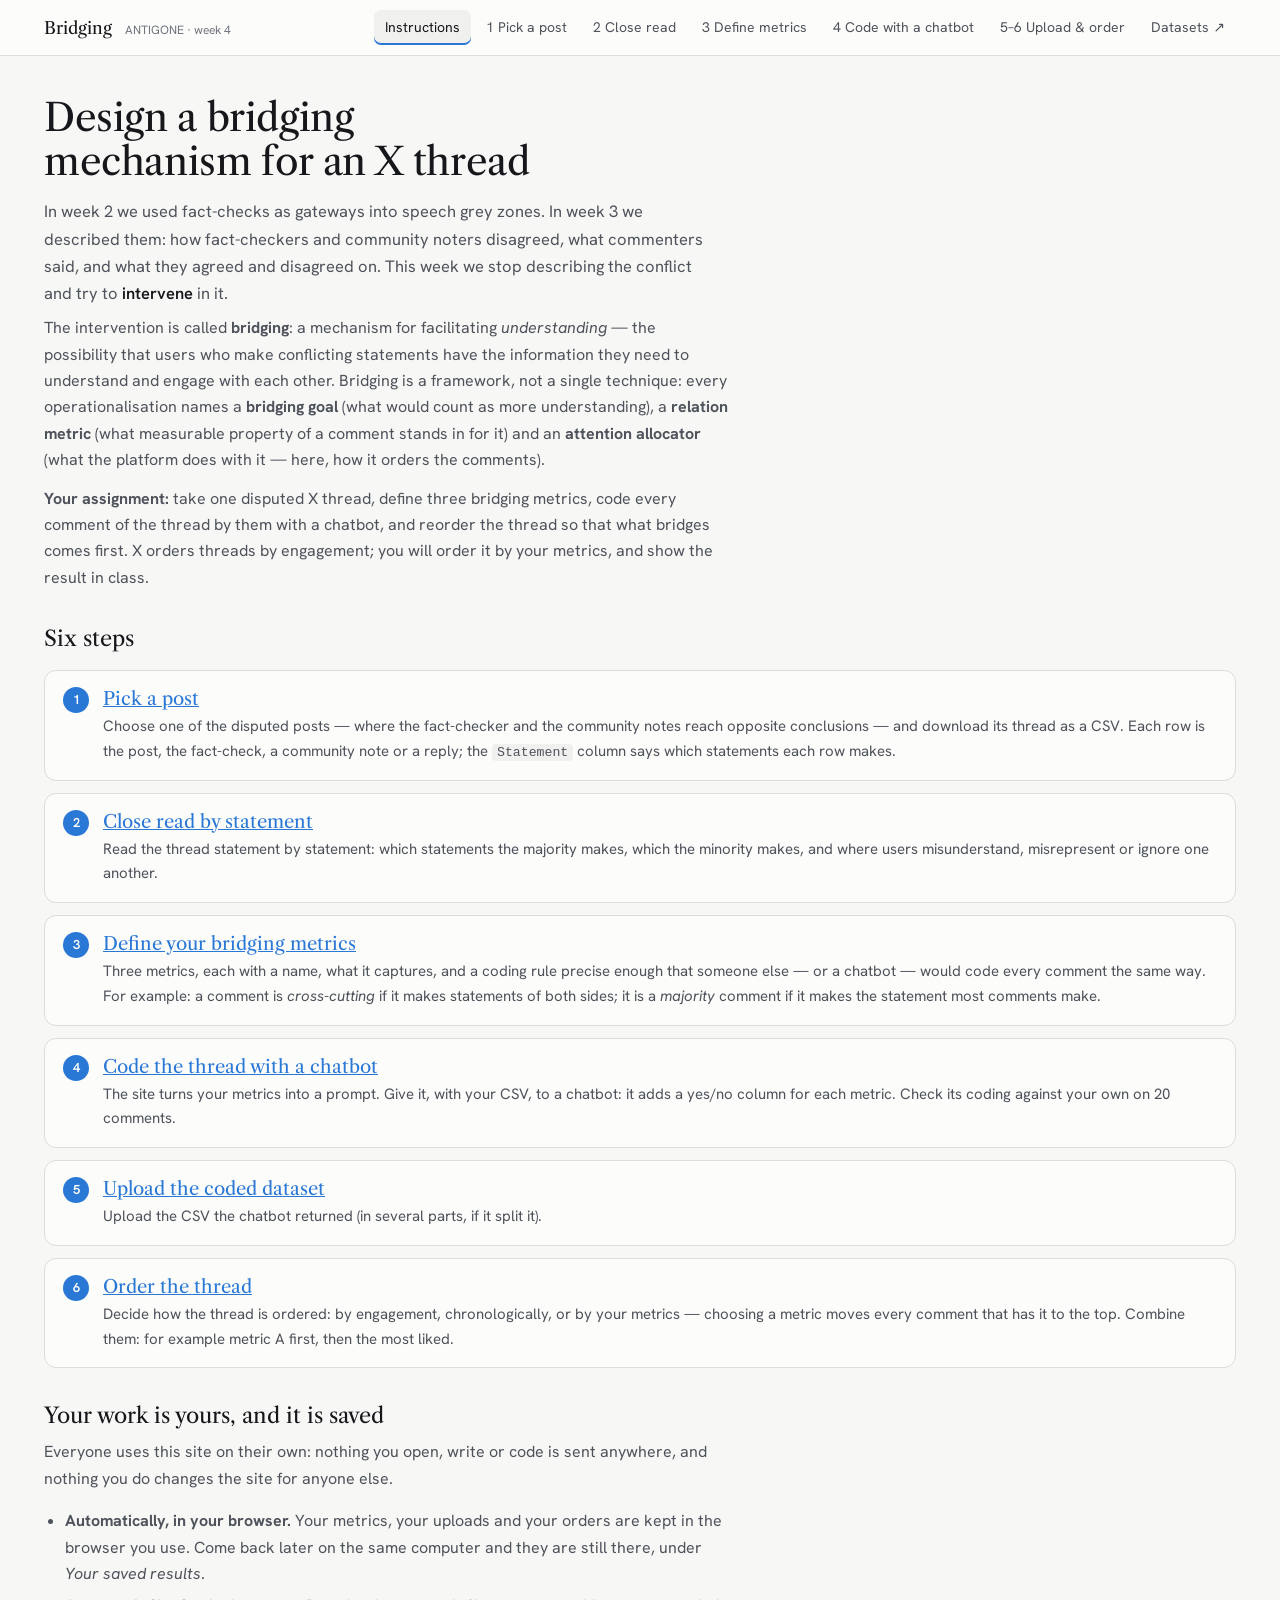
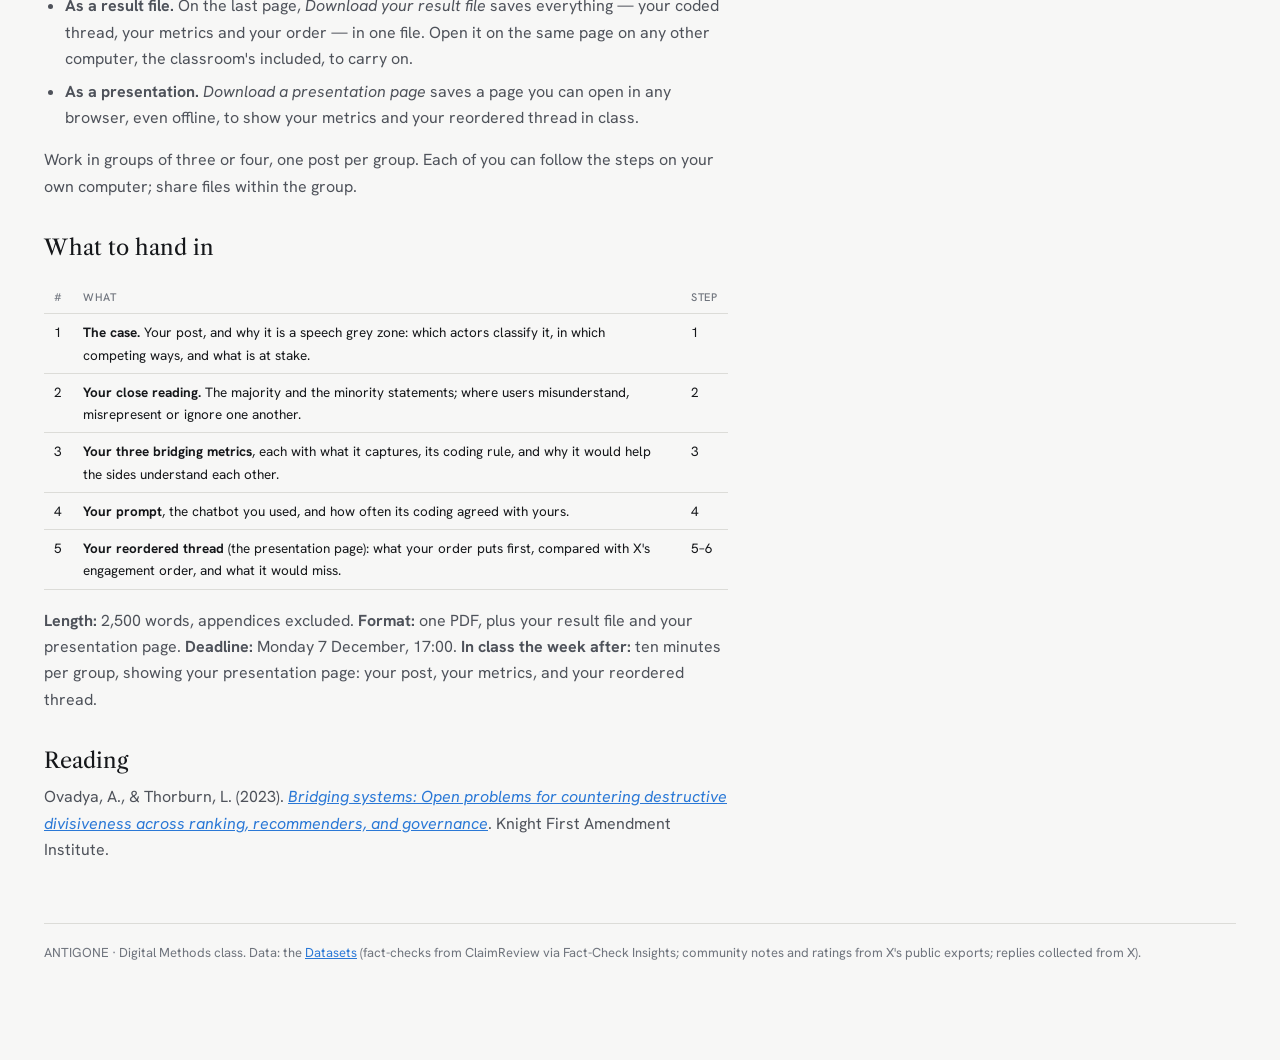
==== commit 89c658d9: "Restructure around coding the thread by bridging metrics Pick a post, close read by statement, defin" ====
--- a/index.html
+++ b/index.html
@@ -4,7 +4,7 @@
 <meta charset="utf-8">
 <meta name="viewport" content="width=device-width, initial-scale=1">
 <title>Bridging assignment · ANTIGONE</title>
-<meta name="description" content="Design a bridging mechanism for X's comment threads: pick a disputed post, code its statements, and reorder its comments by your own bridging metrics.">
+<meta name="description" content="Design bridging metrics for a disputed X thread, code the thread by them with a chatbot, and reorder it.">
 <script>if (new URLSearchParams(location.search).get("post")) location.replace("posts.html" + location.search);</script>
 <link rel="preconnect" href="https://fonts.googleapis.com">
 <link rel="preconnect" href="https://fonts.gstatic.com" crossorigin>
@@ -14,84 +14,84 @@
 <body>
 <div class="top"><div class="in">
   <a class="brand" href="index.html">Bridging <small>ANTIGONE · week 4</small></a>
-  <nav class="nav" aria-label="Sections">
-    <a href="index.html" aria-current="page">1 Instructions</a>
-    <a href="posts.html">2 Posts</a>
-    <a href="sample.html">3 Sample</a>
-    <a href="code.html">4 Code</a>
-    <a href="llm.html">5 Expand with an LLM</a>
-    <a href="bridge.html">6 Bridge</a>
+  <nav class="nav" aria-label="Steps">
+    <a href="index.html" aria-current="page">Instructions</a>
+    <a href="posts.html">1 Pick a post</a>
+    <a href="read.html">2 Close read</a>
+    <a href="metrics.html">3 Define metrics</a>
+    <a href="prompt.html">4 Code with a chatbot</a>
+    <a href="order.html">5–6 Upload &amp; order</a>
     <a href="https://claude.ai/artifact/C2MCv6EvPMsV7Sf9JYqmwA#disputed" target="_blank" rel="noopener">Datasets ↗</a>
   </nav>
 </div></div>
 
 <main class="wrap">
   <div class="prose">
-  <h1>Design a bridging mechanism for X's comment threads</h1>
-  <p class="lede">In week 2 we used fact-checks as gateways into speech grey zones. In week 3 we described them: how fact-checkers
-  and community noters disagreed, what commenters said about community notes, and what they agreed and disagreed on. This week we
-  stop describing the conflict and try to <b>intervene</b> in it.</p>
-
-  <p>The intervention is called <b>bridging</b>: a mechanism for facilitating <i>understanding</i>, i.e. <i>socio-informational
-  coherence</i> — the possibility that users with conflicting statements have the information they need to understand and engage
-  with each other. Bridging is a framework, not a technique, so it can be operationalised in many ways. Following this week's
-  reading, every operationalisation names three things:</p>
-
-  <div class="tw"><table>
-    <thead><tr><th>part</th><th>question it answers</th></tr></thead>
-    <tbody>
-      <tr><td><b>bridging goal</b></td><td>What would count as more mutual understanding here?</td></tr>
-      <tr><td><b>relation metric</b></td><td>What measurable relation between users stands in for that goal?</td></tr>
-      <tr><td><b>attention allocator</b></td><td>What does the platform <i>do</i> with the metric: rank, group, summarise, label?</td></tr>
-    </tbody>
-  </table></div>
-
-  <p><b>Your assignment:</b> design a bridging mechanism for one disputed X thread. The bridging goal is <i>to facilitate
-  understanding between divided users in X comment spaces</i>. Your metrics, and the new order of the thread they produce, are
-  yours to invent and to justify.</p>
+  <h1>Design a bridging mechanism for an X thread</h1>
+  <p class="lede">In week 2 we used fact-checks as gateways into speech grey zones. In week 3 we described them: how fact-checkers and
+  community noters disagreed, what commenters said, and what they agreed and disagreed on. This week we stop describing the conflict
+  and try to <b>intervene</b> in it.</p>
+  <p>The intervention is called <b>bridging</b>: a mechanism for facilitating <i>understanding</i> — the possibility that users who make
+  conflicting statements have the information they need to understand and engage with each other. Bridging is a framework, not a single
+  technique: every operationalisation names a <b>bridging goal</b> (what would count as more understanding), a <b>relation metric</b>
+  (what measurable property of a comment stands in for it) and an <b>attention allocator</b> (what the platform does with it — here, how
+  it orders the comments).</p>
+  <p><b>Your assignment:</b> take one disputed X thread, define three bridging metrics, code every comment of the thread by them with a
+  chatbot, and reorder the thread so that what bridges comes first. X orders threads by engagement; you will order it by your metrics,
+  and show the result in class.</p>
   </div>
 
   <h2 style="margin-top:34px">Six steps</h2>
   <ol class="steps">
-    <li><h2>Instructions</h2><p>This page: read it to the end.</p></li>
-    <li><h2><a href="posts.html">Posts</a></h2><p>Pick a disputed post: one where the fact-checker and the community notes reach opposite
-      conclusions. Download its thread as a CSV, with the statements the <a href="https://claude.ai/artifact/C2MCv6EvPMsV7Sf9JYqmwA#disputed" target="_blank" rel="noopener">Datasets</a>
-      already found in it, or with an empty <i>Statement</i> column to code yourself.</p></li>
-    <li><h2><a href="sample.html">Sample</a></h2><p>If you code the thread yourself, first draw a sample of its comments (100 to 150 is enough).</p></li>
-    <li><h2><a href="code.html">Code</a></h2><p>Write the statement each comment makes in the <i>Statement</i> column, then read the
-      thread closely: what is the majority opinion, what is the minority's, and where do users misunderstand or misrepresent one another?</p></li>
-    <li><h2><a href="llm.html">Expand your coding with an LLM</a> <span class="pill">optional</span></h2><p>Turn your codebook into a prompt
-      for a chatbot, let it code the rest of the thread, and check its coding against yours.</p></li>
-    <li><h2><a href="bridge.html">Bridge</a></h2><p>Define three bridging metrics, see the thread reordered by each, and put your sample in
-      your own bridging order by hand.</p></li>
+    <li><h2><a href="posts.html">Pick a post</a></h2><p>Choose one of the disputed posts — where the fact-checker and the community notes
+      reach opposite conclusions — and download its thread as a CSV. Each row is the post, the fact-check, a community note or a reply;
+      the <code>Statement</code> column says which statements each row makes.</p></li>
+    <li><h2><a href="read.html">Close read by statement</a></h2><p>Read the thread statement by statement: which statements the majority makes,
+      which the minority makes, and where users misunderstand, misrepresent or ignore one another.</p></li>
+    <li><h2><a href="metrics.html">Define your bridging metrics</a></h2><p>Three metrics, each with a name, what it captures, and a coding rule
+      precise enough that someone else — or a chatbot — would code every comment the same way. For example: a comment is
+      <i>cross-cutting</i> if it makes statements of both sides; it is a <i>majority</i> comment if it makes the statement most comments make.</p></li>
+    <li><h2><a href="prompt.html">Code the thread with a chatbot</a></h2><p>The site turns your metrics into a prompt. Give it, with your CSV,
+      to a chatbot: it adds a yes/no column for each metric. Check its coding against your own on 20 comments.</p></li>
+    <li><h2><a href="order.html">Upload the coded dataset</a></h2><p>Upload the CSV the chatbot returned (in several parts, if it split it).</p></li>
+    <li><h2><a href="order.html">Order the thread</a></h2><p>Decide how the thread is ordered: by engagement, chronologically, or by your
+      metrics — choosing a metric moves every comment that has it to the top. Combine them: for example metric A first, then the most liked.</p></li>
   </ol>
 
   <div class="prose">
-  <h2>Working in groups</h2>
-  <p>Work in groups of three or four, one post per group (tell me if two groups want the same post). This site keeps everything you do
-  <b>in your own browser</b>: nobody else sees your uploads, codes, metrics or orderings, and nothing you do changes the site for anyone
-  else. To share work within your group, download your files (each page has a download button) and send them to each other.</p>
+  <h2>Your work is yours, and it is saved</h2>
+  <p>Everyone uses this site on their own: nothing you open, write or code is sent anywhere, and nothing you do changes the site for anyone else.</p>
+  <ul>
+    <li><b>Automatically, in your browser.</b> Your metrics, your uploads and your orders are kept in the browser you use. Come back later on
+      the same computer and they are still there, under <i>Your saved results</i>.</li>
+    <li><b>As a result file.</b> On the last page, <i>Download your result file</i> saves everything — your coded thread, your metrics and your
+      order — in one file. Open it on the same page on any other computer, the classroom's included, to carry on.</li>
+    <li><b>As a presentation.</b> <i>Download a presentation page</i> saves a page you can open in any browser, even offline, to show your
+      metrics and your reordered thread in class.</li>
+  </ul>
+  <p>Work in groups of three or four, one post per group. Each of you can follow the steps on your own computer; share files within the group.</p>
 
   <h2>What to hand in</h2>
   <div class="tw"><table>
-    <thead><tr><th>#</th><th>what</th><th>from</th></tr></thead>
+    <thead><tr><th>#</th><th>what</th><th>step</th></tr></thead>
     <tbody>
-      <tr><td>1</td><td><b>The case.</b> Your post, and why it is a speech grey zone: which actors classify it, in which competing ways, and what is at stake. Two or three paragraphs.</td><td>Posts</td></tr>
-      <tr><td>2</td><td><b>The statements and your close reading.</b> Your codebook; the majority and the minority opinions; where users misunderstand, misrepresent or ignore one another.</td><td>Code</td></tr>
-      <tr><td>3</td><td><i>Optional:</i> how you used an LLM and how far its coding agreed with yours.</td><td>Expand with an LLM</td></tr>
-      <tr><td>4</td><td><b>Three bridging metrics</b>, each defined clearly enough that someone else could apply it, with what it puts at the top of the thread and what it would miss; and your own bridging order of the sample.</td><td>Bridge</td></tr>
+      <tr><td>1</td><td><b>The case.</b> Your post, and why it is a speech grey zone: which actors classify it, in which competing ways, and what is at stake.</td><td>1</td></tr>
+      <tr><td>2</td><td><b>Your close reading.</b> The majority and the minority statements; where users misunderstand, misrepresent or ignore one another.</td><td>2</td></tr>
+      <tr><td>3</td><td><b>Your three bridging metrics</b>, each with what it captures, its coding rule, and why it would help the sides understand each other.</td><td>3</td></tr>
+      <tr><td>4</td><td><b>Your prompt</b>, the chatbot you used, and how often its coding agreed with yours.</td><td>4</td></tr>
+      <tr><td>5</td><td><b>Your reordered thread</b> (the presentation page): what your order puts first, compared with X's engagement order, and what it would miss.</td><td>5–6</td></tr>
     </tbody>
   </table></div>
-  <p><b>Length:</b> 2,500 words, appendices excluded. <b>Format:</b> one PDF, plus the CSV and the metric definitions downloaded from
-  Bridge. <b>Deadline:</b> Monday 7 December, 17:00. <b>In class the week after:</b> ten minutes per group: your post, its majority and
-  minority, and the one metric you would actually ship.</p>
+  <p><b>Length:</b> 2,500 words, appendices excluded. <b>Format:</b> one PDF, plus your result file and your presentation page.
+  <b>Deadline:</b> Monday 7 December, 17:00. <b>In class the week after:</b> ten minutes per group, showing your presentation page: your post,
+  your metrics, and your reordered thread.</p>
 
   <h2>Reading</h2>
   <p>Ovadya, A., &amp; Thorburn, L. (2023). <a href="https://knightcolumbia.org/content/bridging-systems" target="_blank" rel="noopener"><i>Bridging systems:
   Open problems for countering destructive divisiveness across ranking, recommenders, and governance</i></a>. Knight First Amendment Institute.</p>
   </div>
-  <footer class="foot">ANTIGONE · Digital Methods class. Data: fact-checks from ClaimReview via Fact-Check Insights; community notes and ratings from
-  X's public exports; replies collected from X. Statements distilled by the ANTIGONE team; see the <a href="https://claude.ai/artifact/C2MCv6EvPMsV7Sf9JYqmwA#disputed" target="_blank" rel="noopener">Datasets</a>.</footer>
+  <footer class="foot">ANTIGONE · Digital Methods class. Data: the <a href="https://claude.ai/artifact/C2MCv6EvPMsV7Sf9JYqmwA#disputed" target="_blank" rel="noopener">Datasets</a>
+  (fact-checks from ClaimReview via Fact-Check Insights; community notes and ratings from X's public exports; replies collected from X).</footer>
 </main>
 </body>
 </html>
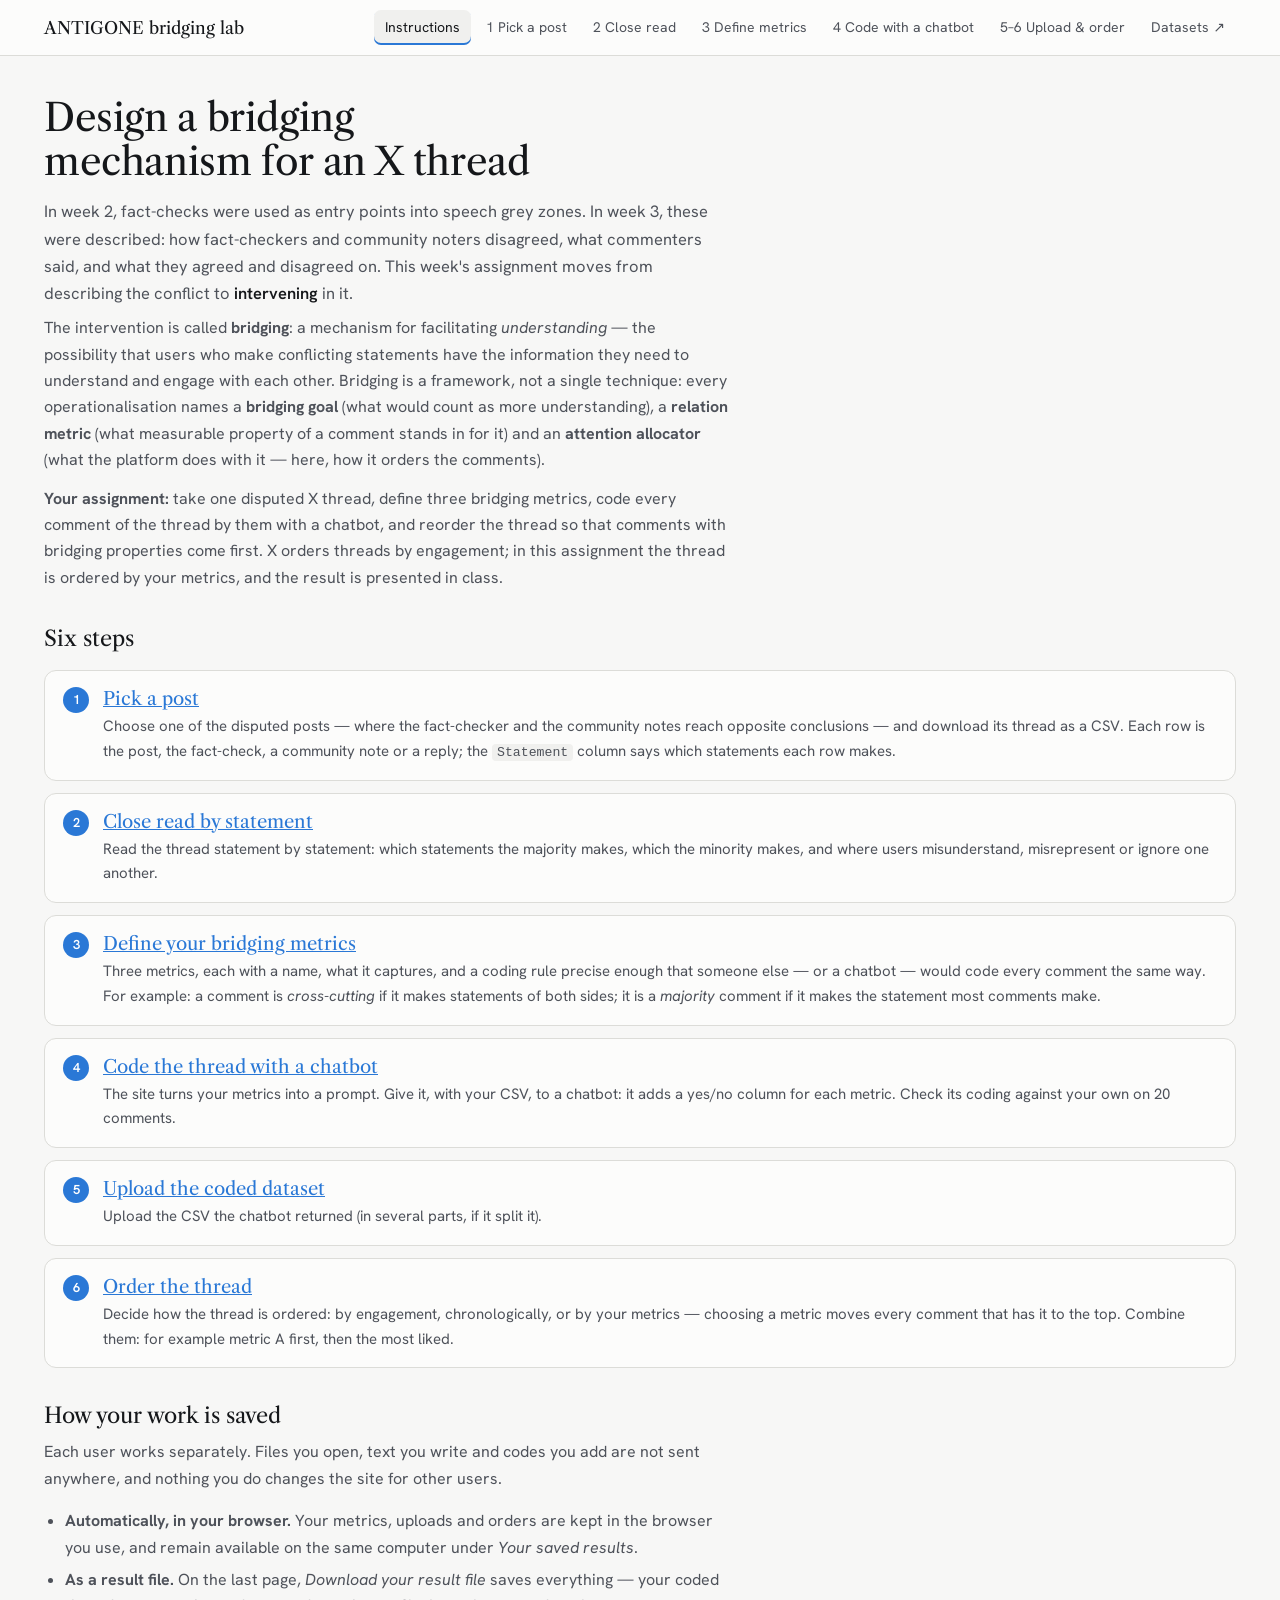
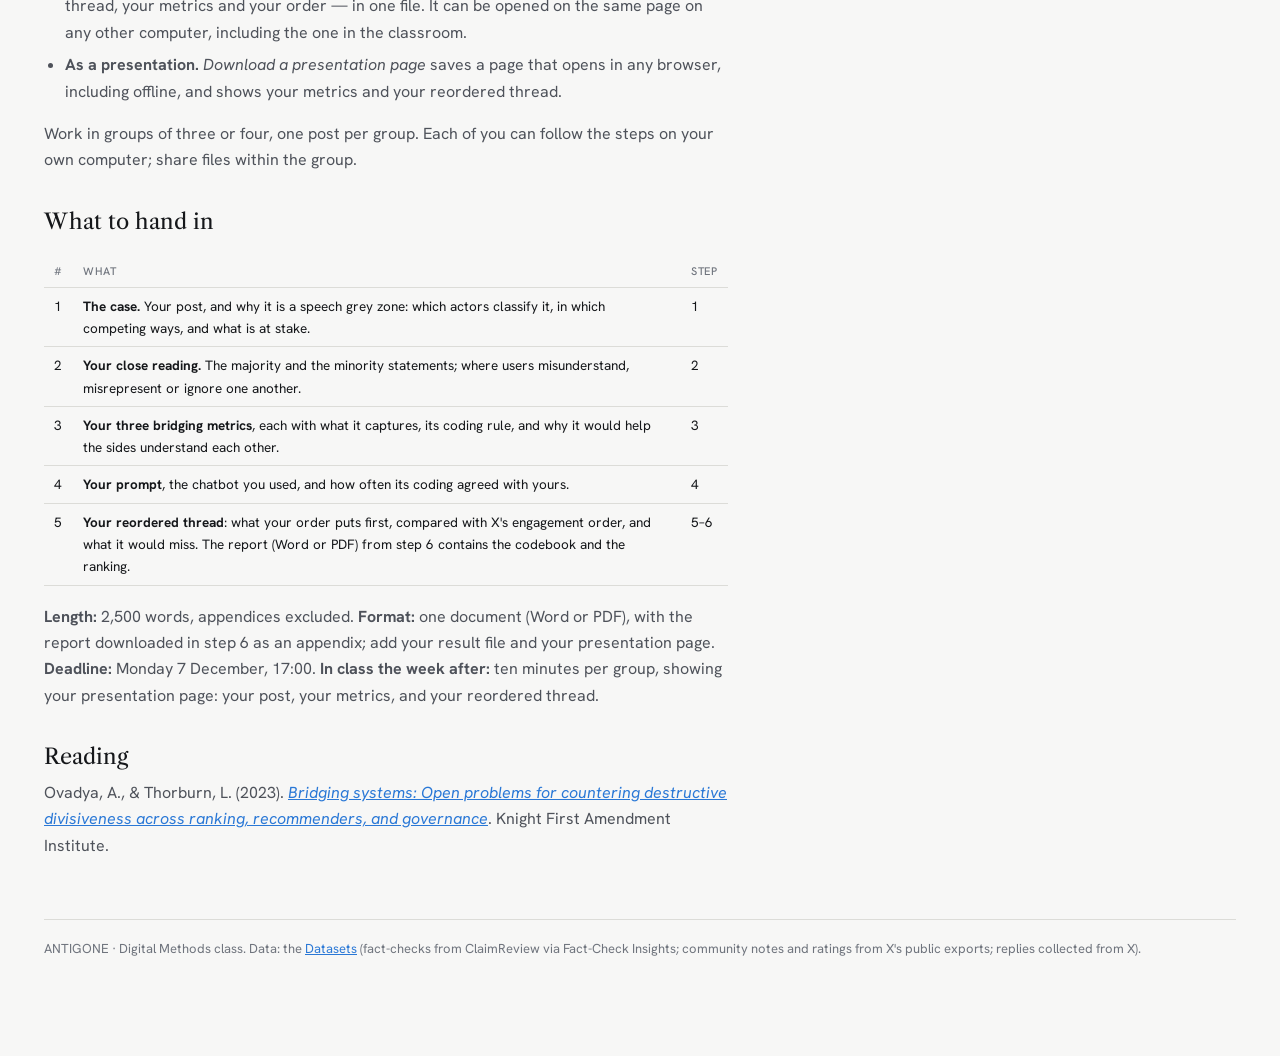
==== commit b61f1519: "Rename to ANTIGONE bridging lab; Word and PDF downloads; plain wording The codebook (step 3) and the" ====
--- a/index.html
+++ b/index.html
@@ -3,7 +3,7 @@
 <head>
 <meta charset="utf-8">
 <meta name="viewport" content="width=device-width, initial-scale=1">
-<title>Bridging assignment · ANTIGONE</title>
+<title>ANTIGONE bridging lab</title>
 <meta name="description" content="Design bridging metrics for a disputed X thread, code the thread by them with a chatbot, and reorder it.">
 <script>if (new URLSearchParams(location.search).get("post")) location.replace("posts.html" + location.search);</script>
 <link rel="preconnect" href="https://fonts.googleapis.com">
@@ -13,7 +13,7 @@
 </head>
 <body>
 <div class="top"><div class="in">
-  <a class="brand" href="index.html">Bridging <small>ANTIGONE · week 4</small></a>
+  <a class="brand" href="index.html">ANTIGONE bridging lab</a>
   <nav class="nav" aria-label="Steps">
     <a href="index.html" aria-current="page">Instructions</a>
     <a href="posts.html">1 Pick a post</a>
@@ -28,17 +28,17 @@
 <main class="wrap">
   <div class="prose">
   <h1>Design a bridging mechanism for an X thread</h1>
-  <p class="lede">In week 2 we used fact-checks as gateways into speech grey zones. In week 3 we described them: how fact-checkers and
-  community noters disagreed, what commenters said, and what they agreed and disagreed on. This week we stop describing the conflict
-  and try to <b>intervene</b> in it.</p>
+  <p class="lede">In week 2, fact-checks were used as entry points into speech grey zones. In week 3, these were described: how
+  fact-checkers and community noters disagreed, what commenters said, and what they agreed and disagreed on. This week's assignment
+  moves from describing the conflict to <b>intervening</b> in it.</p>
   <p>The intervention is called <b>bridging</b>: a mechanism for facilitating <i>understanding</i> — the possibility that users who make
   conflicting statements have the information they need to understand and engage with each other. Bridging is a framework, not a single
   technique: every operationalisation names a <b>bridging goal</b> (what would count as more understanding), a <b>relation metric</b>
   (what measurable property of a comment stands in for it) and an <b>attention allocator</b> (what the platform does with it — here, how
   it orders the comments).</p>
   <p><b>Your assignment:</b> take one disputed X thread, define three bridging metrics, code every comment of the thread by them with a
-  chatbot, and reorder the thread so that what bridges comes first. X orders threads by engagement; you will order it by your metrics,
-  and show the result in class.</p>
+  chatbot, and reorder the thread so that comments with bridging properties come first. X orders threads by engagement; in this
+  assignment the thread is ordered by your metrics, and the result is presented in class.</p>
   </div>
 
   <h2 style="margin-top:34px">Six steps</h2>
@@ -59,15 +59,15 @@
   </ol>
 
   <div class="prose">
-  <h2>Your work is yours, and it is saved</h2>
-  <p>Everyone uses this site on their own: nothing you open, write or code is sent anywhere, and nothing you do changes the site for anyone else.</p>
+  <h2>How your work is saved</h2>
+  <p>Each user works separately. Files you open, text you write and codes you add are not sent anywhere, and nothing you do changes the site for other users.</p>
   <ul>
-    <li><b>Automatically, in your browser.</b> Your metrics, your uploads and your orders are kept in the browser you use. Come back later on
-      the same computer and they are still there, under <i>Your saved results</i>.</li>
+    <li><b>Automatically, in your browser.</b> Your metrics, uploads and orders are kept in the browser you use, and remain available on the same
+      computer under <i>Your saved results</i>.</li>
     <li><b>As a result file.</b> On the last page, <i>Download your result file</i> saves everything — your coded thread, your metrics and your
-      order — in one file. Open it on the same page on any other computer, the classroom's included, to carry on.</li>
-    <li><b>As a presentation.</b> <i>Download a presentation page</i> saves a page you can open in any browser, even offline, to show your
-      metrics and your reordered thread in class.</li>
+      order — in one file. It can be opened on the same page on any other computer, including the one in the classroom.</li>
+    <li><b>As a presentation.</b> <i>Download a presentation page</i> saves a page that opens in any browser, including offline, and shows your
+      metrics and your reordered thread.</li>
   </ul>
   <p>Work in groups of three or four, one post per group. Each of you can follow the steps on your own computer; share files within the group.</p>
 
@@ -79,10 +79,10 @@
       <tr><td>2</td><td><b>Your close reading.</b> The majority and the minority statements; where users misunderstand, misrepresent or ignore one another.</td><td>2</td></tr>
       <tr><td>3</td><td><b>Your three bridging metrics</b>, each with what it captures, its coding rule, and why it would help the sides understand each other.</td><td>3</td></tr>
       <tr><td>4</td><td><b>Your prompt</b>, the chatbot you used, and how often its coding agreed with yours.</td><td>4</td></tr>
-      <tr><td>5</td><td><b>Your reordered thread</b> (the presentation page): what your order puts first, compared with X's engagement order, and what it would miss.</td><td>5–6</td></tr>
+      <tr><td>5</td><td><b>Your reordered thread</b>: what your order puts first, compared with X's engagement order, and what it would miss. The report (Word or PDF) from step 6 contains the codebook and the ranking.</td><td>5–6</td></tr>
     </tbody>
   </table></div>
-  <p><b>Length:</b> 2,500 words, appendices excluded. <b>Format:</b> one PDF, plus your result file and your presentation page.
+  <p><b>Length:</b> 2,500 words, appendices excluded. <b>Format:</b> one document (Word or PDF), with the report downloaded in step 6 as an appendix; add your result file and your presentation page.
   <b>Deadline:</b> Monday 7 December, 17:00. <b>In class the week after:</b> ten minutes per group, showing your presentation page: your post,
   your metrics, and your reordered thread.</p>
 
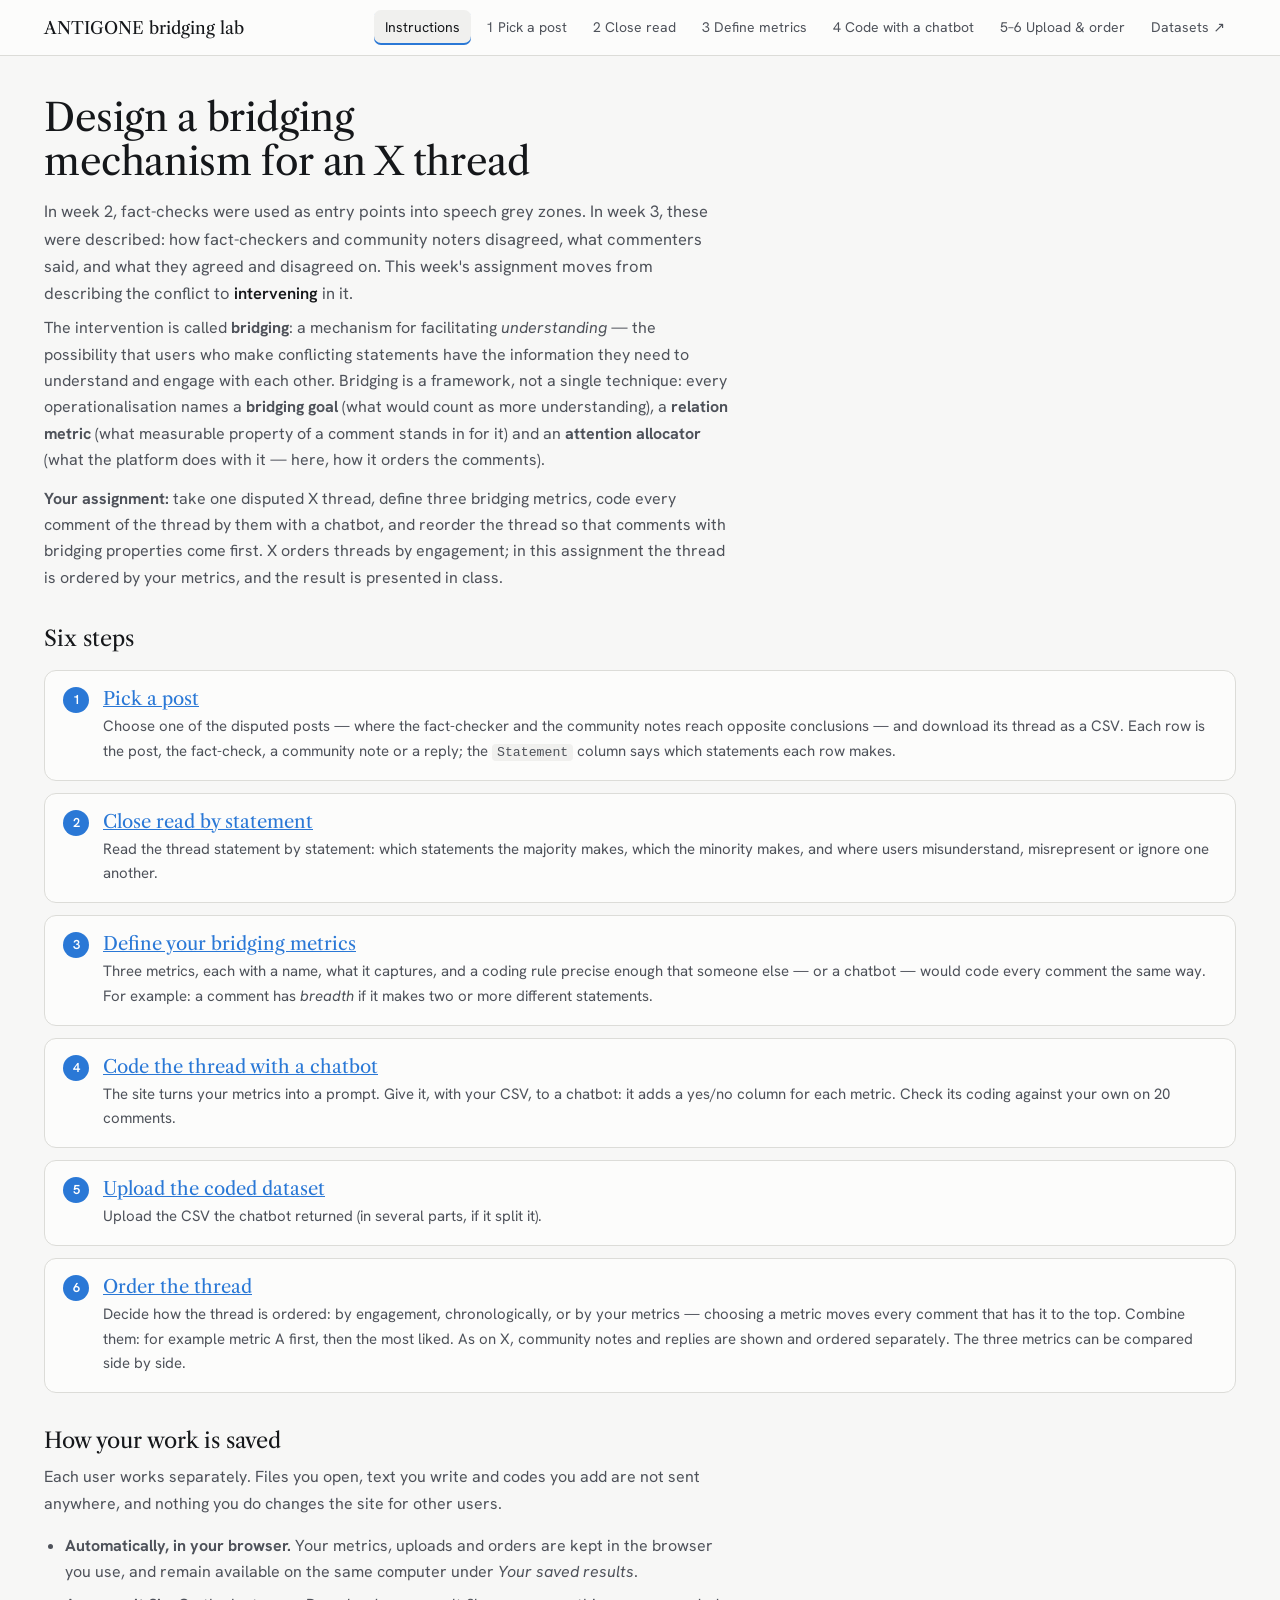
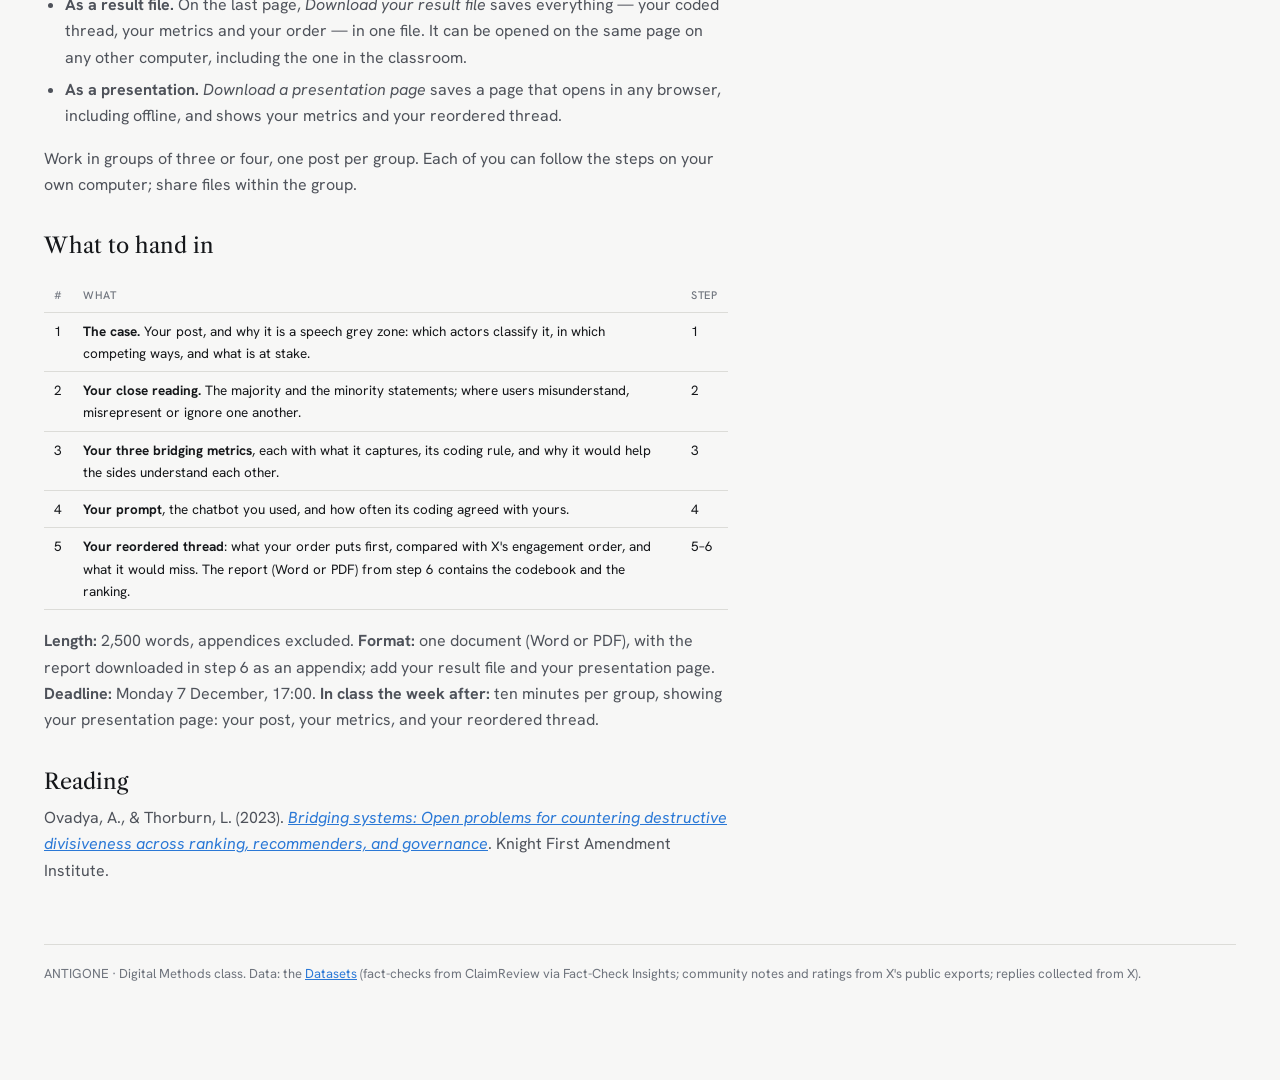
==== commit a8ec307c: "Fuller post cards; notes and replies ordered separately; three-metric view Post cards show the claim" ====
--- a/index.html
+++ b/index.html
@@ -49,13 +49,14 @@
     <li><h2><a href="read.html">Close read by statement</a></h2><p>Read the thread statement by statement: which statements the majority makes,
       which the minority makes, and where users misunderstand, misrepresent or ignore one another.</p></li>
     <li><h2><a href="metrics.html">Define your bridging metrics</a></h2><p>Three metrics, each with a name, what it captures, and a coding rule
-      precise enough that someone else — or a chatbot — would code every comment the same way. For example: a comment is
-      <i>cross-cutting</i> if it makes statements of both sides; it is a <i>majority</i> comment if it makes the statement most comments make.</p></li>
+      precise enough that someone else — or a chatbot — would code every comment the same way. For example: a comment has
+      <i>breadth</i> if it makes two or more different statements.</p></li>
     <li><h2><a href="prompt.html">Code the thread with a chatbot</a></h2><p>The site turns your metrics into a prompt. Give it, with your CSV,
       to a chatbot: it adds a yes/no column for each metric. Check its coding against your own on 20 comments.</p></li>
     <li><h2><a href="order.html">Upload the coded dataset</a></h2><p>Upload the CSV the chatbot returned (in several parts, if it split it).</p></li>
     <li><h2><a href="order.html">Order the thread</a></h2><p>Decide how the thread is ordered: by engagement, chronologically, or by your
-      metrics — choosing a metric moves every comment that has it to the top. Combine them: for example metric A first, then the most liked.</p></li>
+      metrics — choosing a metric moves every comment that has it to the top. Combine them: for example metric A first, then the most liked.
+      As on X, community notes and replies are shown and ordered separately. The three metrics can be compared side by side.</p></li>
   </ol>
 
   <div class="prose">
--- a/assets/lab.css
+++ b/assets/lab.css
@@ -227,6 +227,18 @@
 .nbar span { display: block; height: 100%; }
 .pcard .sum { font-size: 14px; color: var(--ink-2); margin: 10px 0 0; max-width: 90ch; }
 .pcard .sum b { color: var(--ink); font-weight: 600; }
+.pcard.two { display: grid; grid-template-columns: minmax(0, 1.25fr) minmax(0, 1fr); gap: 4px 26px; }
+.pcard .side { border-left: 1px solid var(--rule); padding-left: 22px; }
+@media (max-width: 900px) { .pcard.two { grid-template-columns: 1fr; } .pcard .side { border-left: 0; padding-left: 0; border-top: 1px solid var(--rule); padding-top: 12px; margin-top: 10px; } }
+.facts { display: grid; grid-template-columns: repeat(3, minmax(0, 1fr)); gap: 7px 14px; margin: 2px 0 4px; }
+.facts dt { font-size: 10.5px; text-transform: uppercase; letter-spacing: .07em; color: var(--ink-3); }
+.facts dd { margin: 1px 0 0; font-size: 13.5px; color: var(--ink); font-variant-numeric: tabular-nums; overflow-wrap: anywhere; }
+@media (max-width: 480px) { .facts { grid-template-columns: repeat(2, minmax(0, 1fr)); } }
+.brow { display: grid; grid-template-columns: 136px minmax(0, 1fr); gap: 2px 10px; align-items: center; margin-top: 10px; font-size: 13px; color: var(--ink-2); }
+.brow small { color: var(--ink-3); font-size: 11.5px; }
+.brow .nbar { margin: 0; max-width: none; }
+.brow .leg { grid-column: 2; display: flex; flex-wrap: wrap; gap: 2px 12px; font-size: 12px; color: var(--ink-3); font-variant-numeric: tabular-nums; }
+.brow .leg i { display: inline-block; width: 8px; height: 8px; border-radius: 2px; margin-right: 5px; }
 .pcard .acts { display: flex; flex-wrap: wrap; gap: 8px 14px; align-items: center; margin-top: 14px; font-size: 13.5px; }
 .pill { font-size: 11.5px; padding: 1px 9px; border-radius: 999px; background: var(--surface-2); color: var(--ink-2); border: 1px solid var(--rule); white-space: nowrap; }
 .pill.warn { background: color-mix(in srgb, var(--warn) 16%, transparent); border-color: transparent; color: var(--ink); }
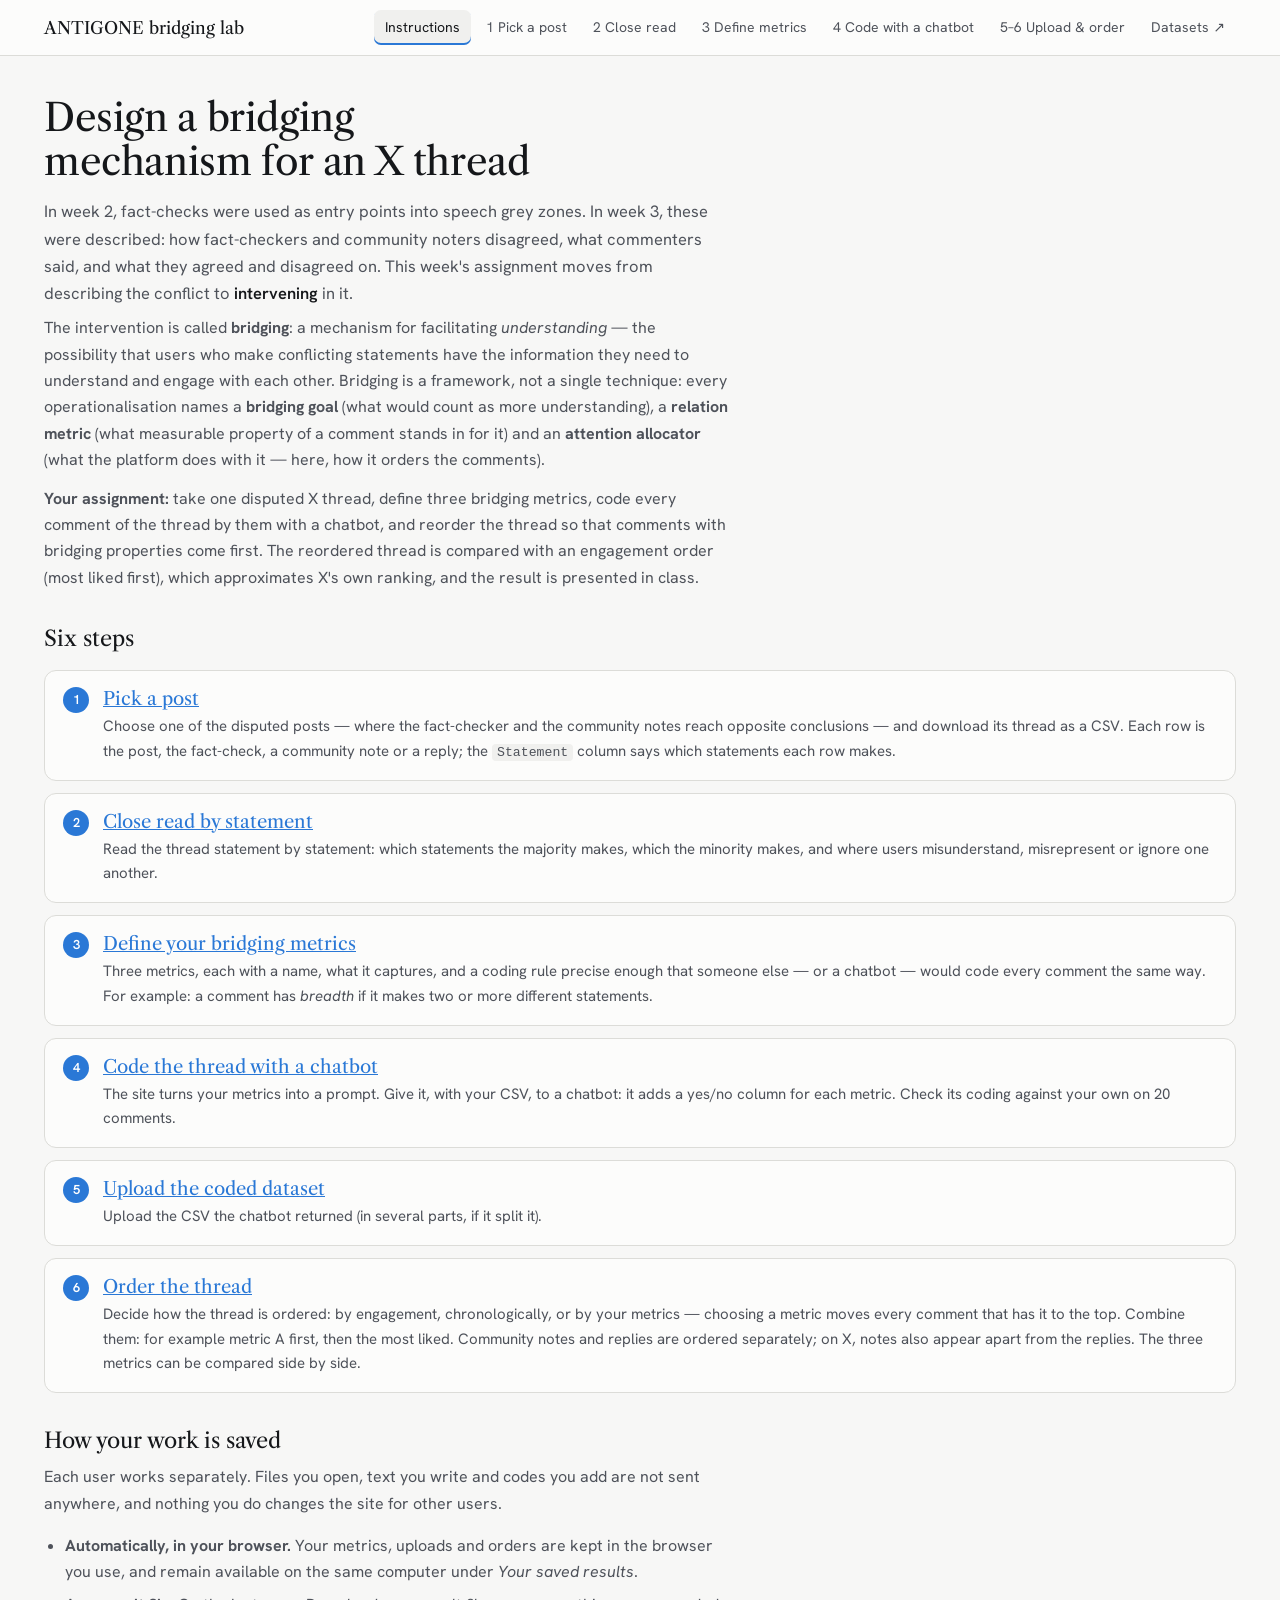
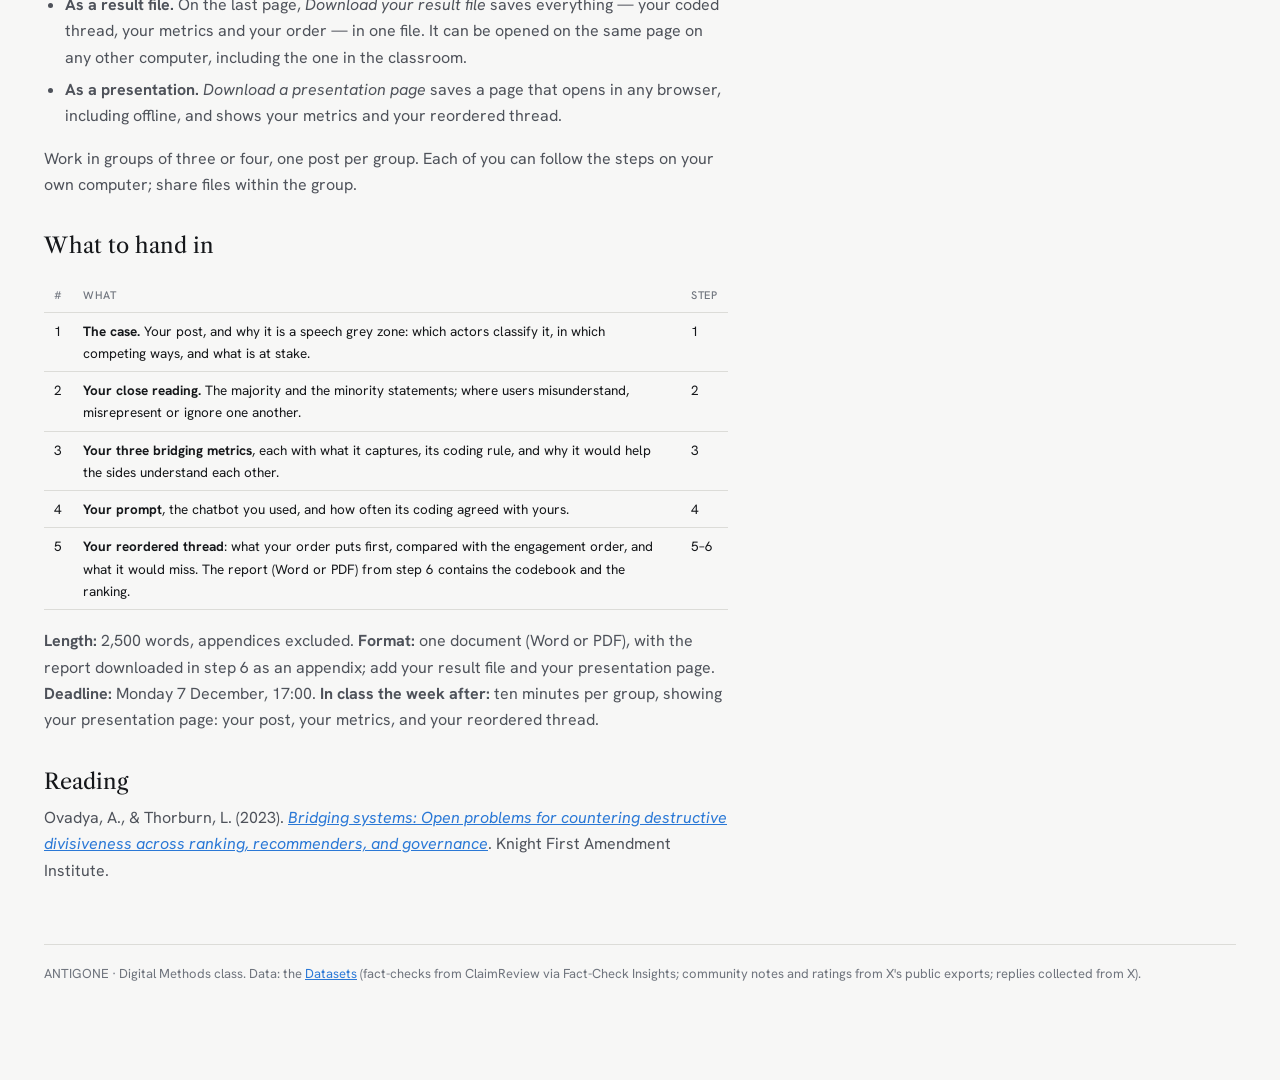
==== commit 0e1fc8c4: "Neutral wording; call the comparison order the engagement order The site approximates X's reply orde" ====
--- a/index.html
+++ b/index.html
@@ -37,8 +37,8 @@
   (what measurable property of a comment stands in for it) and an <b>attention allocator</b> (what the platform does with it — here, how
   it orders the comments).</p>
   <p><b>Your assignment:</b> take one disputed X thread, define three bridging metrics, code every comment of the thread by them with a
-  chatbot, and reorder the thread so that comments with bridging properties come first. X orders threads by engagement; in this
-  assignment the thread is ordered by your metrics, and the result is presented in class.</p>
+  chatbot, and reorder the thread so that comments with bridging properties come first. The reordered thread is compared with an
+  engagement order (most liked first), which approximates X's own ranking, and the result is presented in class.</p>
   </div>
 
   <h2 style="margin-top:34px">Six steps</h2>
@@ -56,7 +56,7 @@
     <li><h2><a href="order.html">Upload the coded dataset</a></h2><p>Upload the CSV the chatbot returned (in several parts, if it split it).</p></li>
     <li><h2><a href="order.html">Order the thread</a></h2><p>Decide how the thread is ordered: by engagement, chronologically, or by your
       metrics — choosing a metric moves every comment that has it to the top. Combine them: for example metric A first, then the most liked.
-      As on X, community notes and replies are shown and ordered separately. The three metrics can be compared side by side.</p></li>
+      Community notes and replies are ordered separately; on X, notes also appear apart from the replies. The three metrics can be compared side by side.</p></li>
   </ol>
 
   <div class="prose">
@@ -80,7 +80,7 @@
       <tr><td>2</td><td><b>Your close reading.</b> The majority and the minority statements; where users misunderstand, misrepresent or ignore one another.</td><td>2</td></tr>
       <tr><td>3</td><td><b>Your three bridging metrics</b>, each with what it captures, its coding rule, and why it would help the sides understand each other.</td><td>3</td></tr>
       <tr><td>4</td><td><b>Your prompt</b>, the chatbot you used, and how often its coding agreed with yours.</td><td>4</td></tr>
-      <tr><td>5</td><td><b>Your reordered thread</b>: what your order puts first, compared with X's engagement order, and what it would miss. The report (Word or PDF) from step 6 contains the codebook and the ranking.</td><td>5–6</td></tr>
+      <tr><td>5</td><td><b>Your reordered thread</b>: what your order puts first, compared with the engagement order, and what it would miss. The report (Word or PDF) from step 6 contains the codebook and the ranking.</td><td>5–6</td></tr>
     </tbody>
   </table></div>
   <p><b>Length:</b> 2,500 words, appendices excluded. <b>Format:</b> one document (Word or PDF), with the report downloaded in step 6 as an appendix; add your result file and your presentation page.
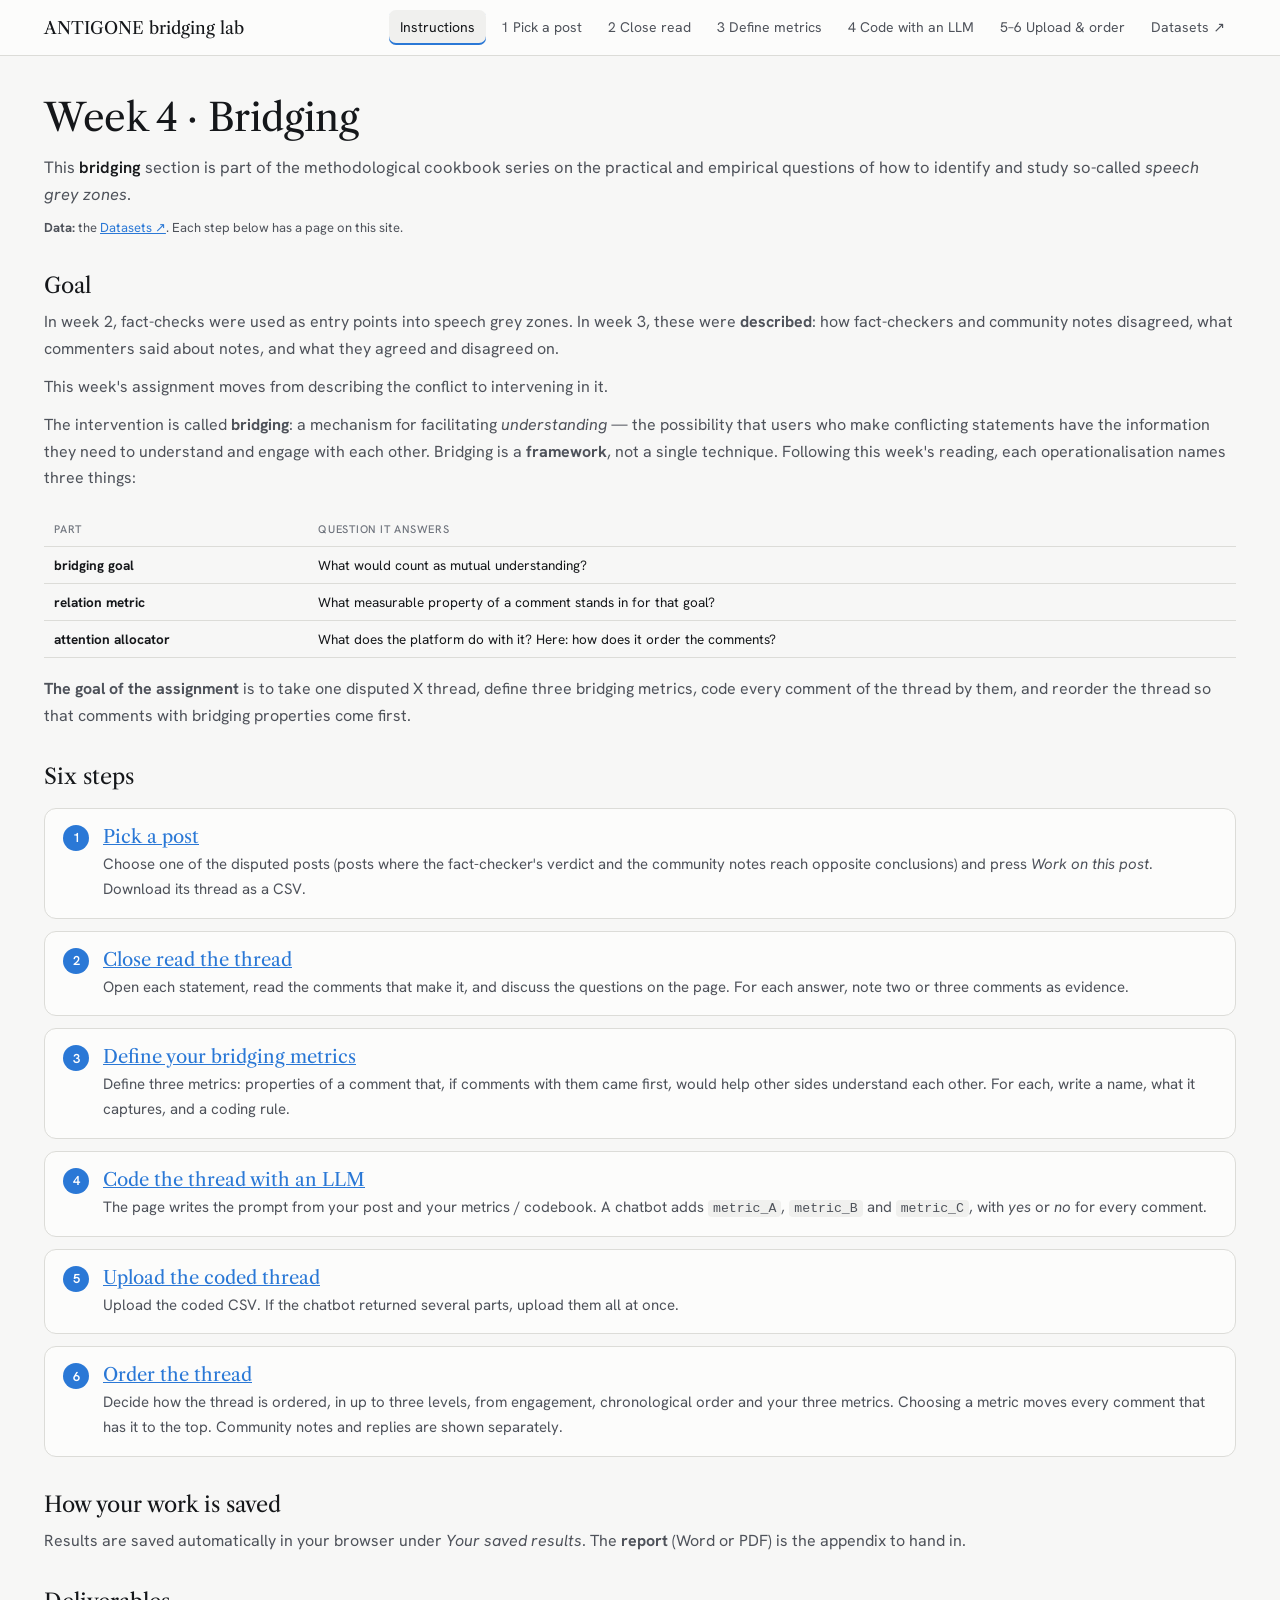
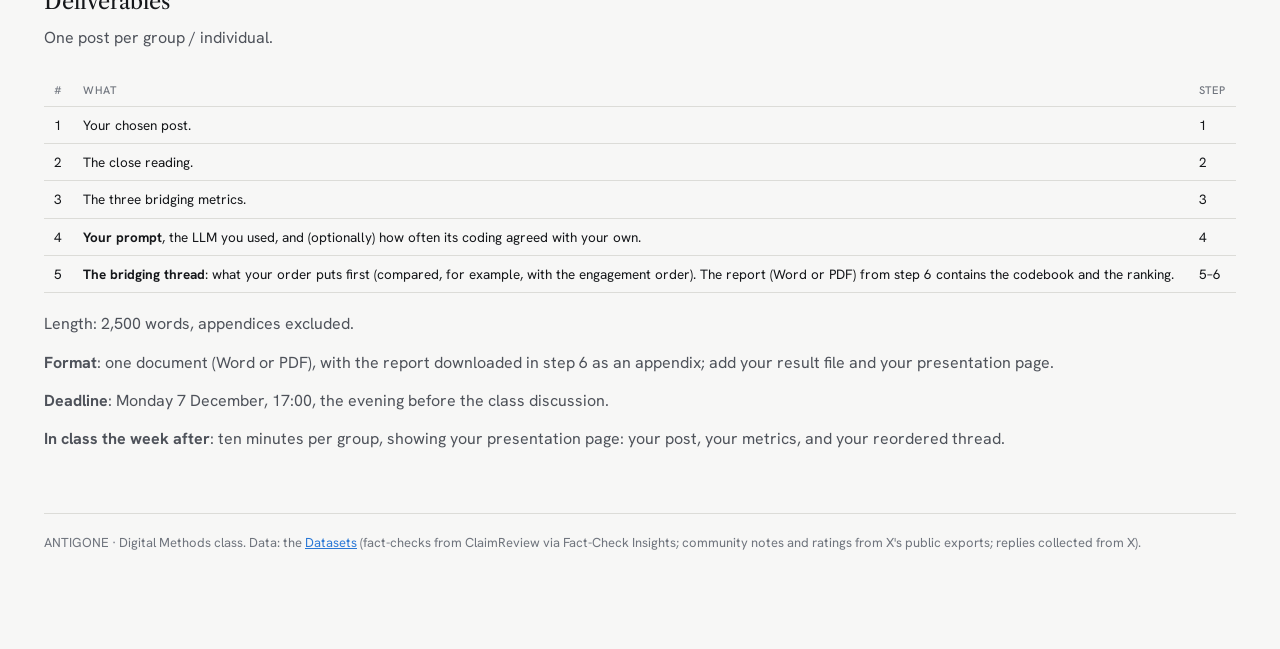
==== commit 61949035: "Pick a post: details and shares, no analysis; three metric rankings by default; text from the assign" ====
--- a/index.html
+++ b/index.html
@@ -19,7 +19,7 @@
     <a href="posts.html">1 Pick a post</a>
     <a href="read.html">2 Close read</a>
     <a href="metrics.html">3 Define metrics</a>
-    <a href="prompt.html">4 Code with a chatbot</a>
+    <a href="prompt.html">4 Code with an LLM</a>
     <a href="order.html">5–6 Upload &amp; order</a>
     <a href="https://claude.ai/artifact/C2MCv6EvPMsV7Sf9JYqmwA#disputed" target="_blank" rel="noopener">Datasets ↗</a>
   </nav>
@@ -27,69 +27,66 @@
 
 <main class="wrap">
   <div class="prose">
-  <h1>Design a bridging mechanism for an X thread</h1>
-  <p class="lede">In week 2, fact-checks were used as entry points into speech grey zones. In week 3, these were described: how
-  fact-checkers and community noters disagreed, what commenters said, and what they agreed and disagreed on. This week's assignment
-  moves from describing the conflict to <b>intervening</b> in it.</p>
-  <p>The intervention is called <b>bridging</b>: a mechanism for facilitating <i>understanding</i> — the possibility that users who make
-  conflicting statements have the information they need to understand and engage with each other. Bridging is a framework, not a single
-  technique: every operationalisation names a <b>bridging goal</b> (what would count as more understanding), a <b>relation metric</b>
-  (what measurable property of a comment stands in for it) and an <b>attention allocator</b> (what the platform does with it — here, how
-  it orders the comments).</p>
-  <p><b>Your assignment:</b> take one disputed X thread, define three bridging metrics, code every comment of the thread by them with a
-  chatbot, and reorder the thread so that comments with bridging properties come first. The reordered thread is compared with an
-  engagement order (most liked first), which approximates X's own ranking, and the result is presented in class.</p>
+  <h1>Week 4 · Bridging</h1>
+  <p class="lede">This <b>bridging</b> section is part of the methodological cookbook series on the practical and empirical questions of how to
+  identify and study so-called <i>speech grey zones</i>.</p>
+  <p class="small"><b>Data:</b> the <a href="https://claude.ai/artifact/C2MCv6EvPMsV7Sf9JYqmwA#disputed" target="_blank" rel="noopener">Datasets ↗</a>. Each step below has a page on this site.</p>
+
+  <h2>Goal</h2>
+  <p>In week 2, fact-checks were used as entry points into speech grey zones. In week 3, these were <b>described</b>: how fact-checkers and community
+  notes disagreed, what commenters said about notes, and what they agreed and disagreed on.</p>
+  <p>This week's assignment moves from describing the conflict to intervening in it.</p>
+  <p>The intervention is called <b>bridging</b>: a mechanism for facilitating <i>understanding</i> — the possibility that users who make conflicting
+  statements have the information they need to understand and engage with each other. Bridging is a <b>framework</b>, not a single technique.
+  Following this week's reading, each operationalisation names three things:</p>
+  <div class="tw"><table>
+    <thead><tr><th>part</th><th>question it answers</th></tr></thead>
+    <tbody>
+      <tr><td><b>bridging goal</b></td><td>What would count as mutual understanding?</td></tr>
+      <tr><td><b>relation metric</b></td><td>What measurable property of a comment stands in for that goal?</td></tr>
+      <tr><td><b>attention allocator</b></td><td>What does the platform do with it? Here: how does it order the comments?</td></tr>
+    </tbody>
+  </table></div>
+  <p><b>The goal of the assignment</b> is to take one disputed X thread, define three bridging metrics, code every comment of the thread by them,
+  and reorder the thread so that comments with bridging properties come first.</p>
   </div>
 
   <h2 style="margin-top:34px">Six steps</h2>
   <ol class="steps">
-    <li><h2><a href="posts.html">Pick a post</a></h2><p>Choose one of the disputed posts — where the fact-checker and the community notes
-      reach opposite conclusions — and download its thread as a CSV. Each row is the post, the fact-check, a community note or a reply;
-      the <code>Statement</code> column says which statements each row makes.</p></li>
-    <li><h2><a href="read.html">Close read by statement</a></h2><p>Read the thread statement by statement: which statements the majority makes,
-      which the minority makes, and where users misunderstand, misrepresent or ignore one another.</p></li>
-    <li><h2><a href="metrics.html">Define your bridging metrics</a></h2><p>Three metrics, each with a name, what it captures, and a coding rule
-      precise enough that someone else — or a chatbot — would code every comment the same way. For example: a comment has
-      <i>breadth</i> if it makes two or more different statements.</p></li>
-    <li><h2><a href="prompt.html">Code the thread with a chatbot</a></h2><p>The site turns your metrics into a prompt. Give it, with your CSV,
-      to a chatbot: it adds a yes/no column for each metric. Check its coding against your own on 20 comments.</p></li>
-    <li><h2><a href="order.html">Upload the coded dataset</a></h2><p>Upload the CSV the chatbot returned (in several parts, if it split it).</p></li>
-    <li><h2><a href="order.html">Order the thread</a></h2><p>Decide how the thread is ordered: by engagement, chronologically, or by your
-      metrics — choosing a metric moves every comment that has it to the top. Combine them: for example metric A first, then the most liked.
-      Community notes and replies are ordered separately; on X, notes also appear apart from the replies. The three metrics can be compared side by side.</p></li>
+    <li><h2><a href="posts.html">Pick a post</a></h2><p>Choose one of the disputed posts (posts where the fact-checker's verdict and the community
+      notes reach opposite conclusions) and press <i>Work on this post</i>. Download its thread as a CSV.</p></li>
+    <li><h2><a href="read.html">Close read the thread</a></h2><p>Open each statement, read the comments that make it, and discuss the questions on
+      the page. For each answer, note two or three comments as evidence.</p></li>
+    <li><h2><a href="metrics.html">Define your bridging metrics</a></h2><p>Define three metrics: properties of a comment that, if comments with them
+      came first, would help other sides understand each other. For each, write a name, what it captures, and a coding rule.</p></li>
+    <li><h2><a href="prompt.html">Code the thread with an LLM</a></h2><p>The page writes the prompt from your post and your metrics / codebook. A
+      chatbot adds <code>metric_A</code>, <code>metric_B</code> and <code>metric_C</code>, with <i>yes</i> or <i>no</i> for every comment.</p></li>
+    <li><h2><a href="order.html">Upload the coded thread</a></h2><p>Upload the coded CSV. If the chatbot returned several parts, upload them all at
+      once.</p></li>
+    <li><h2><a href="order.html">Order the thread</a></h2><p>Decide how the thread is ordered, in up to three levels, from engagement, chronological
+      order and your three metrics. Choosing a metric moves every comment that has it to the top. Community notes and replies are shown separately.</p></li>
   </ol>
 
   <div class="prose">
   <h2>How your work is saved</h2>
-  <p>Each user works separately. Files you open, text you write and codes you add are not sent anywhere, and nothing you do changes the site for other users.</p>
-  <ul>
-    <li><b>Automatically, in your browser.</b> Your metrics, uploads and orders are kept in the browser you use, and remain available on the same
-      computer under <i>Your saved results</i>.</li>
-    <li><b>As a result file.</b> On the last page, <i>Download your result file</i> saves everything — your coded thread, your metrics and your
-      order — in one file. It can be opened on the same page on any other computer, including the one in the classroom.</li>
-    <li><b>As a presentation.</b> <i>Download a presentation page</i> saves a page that opens in any browser, including offline, and shows your
-      metrics and your reordered thread.</li>
-  </ul>
-  <p>Work in groups of three or four, one post per group. Each of you can follow the steps on your own computer; share files within the group.</p>
+  <p>Results are saved automatically in your browser under <i>Your saved results</i>. The <b>report</b> (Word or PDF) is the appendix to hand in.</p>
 
-  <h2>What to hand in</h2>
+  <h2>Deliverables</h2>
+  <p>One post per group / individual.</p>
   <div class="tw"><table>
     <thead><tr><th>#</th><th>what</th><th>step</th></tr></thead>
     <tbody>
-      <tr><td>1</td><td><b>The case.</b> Your post, and why it is a speech grey zone: which actors classify it, in which competing ways, and what is at stake.</td><td>1</td></tr>
-      <tr><td>2</td><td><b>Your close reading.</b> The majority and the minority statements; where users misunderstand, misrepresent or ignore one another.</td><td>2</td></tr>
-      <tr><td>3</td><td><b>Your three bridging metrics</b>, each with what it captures, its coding rule, and why it would help the sides understand each other.</td><td>3</td></tr>
-      <tr><td>4</td><td><b>Your prompt</b>, the chatbot you used, and how often its coding agreed with yours.</td><td>4</td></tr>
-      <tr><td>5</td><td><b>Your reordered thread</b>: what your order puts first, compared with the engagement order, and what it would miss. The report (Word or PDF) from step 6 contains the codebook and the ranking.</td><td>5–6</td></tr>
+      <tr><td>1</td><td>Your chosen post.</td><td>1</td></tr>
+      <tr><td>2</td><td>The close reading.</td><td>2</td></tr>
+      <tr><td>3</td><td>The three bridging metrics.</td><td>3</td></tr>
+      <tr><td>4</td><td><b>Your prompt</b>, the LLM you used, and (optionally) how often its coding agreed with your own.</td><td>4</td></tr>
+      <tr><td>5</td><td><b>The bridging thread</b>: what your order puts first (compared, for example, with the engagement order). The report (Word or PDF) from step 6 contains the codebook and the ranking.</td><td>5–6</td></tr>
     </tbody>
   </table></div>
-  <p><b>Length:</b> 2,500 words, appendices excluded. <b>Format:</b> one document (Word or PDF), with the report downloaded in step 6 as an appendix; add your result file and your presentation page.
-  <b>Deadline:</b> Monday 7 December, 17:00. <b>In class the week after:</b> ten minutes per group, showing your presentation page: your post,
-  your metrics, and your reordered thread.</p>
-
-  <h2>Reading</h2>
-  <p>Ovadya, A., &amp; Thorburn, L. (2023). <a href="https://knightcolumbia.org/content/bridging-systems" target="_blank" rel="noopener"><i>Bridging systems:
-  Open problems for countering destructive divisiveness across ranking, recommenders, and governance</i></a>. Knight First Amendment Institute.</p>
+  <p>Length: 2,500 words, appendices excluded.</p>
+  <p><b>Format</b>: one document (Word or PDF), with the report downloaded in step 6 as an appendix; add your result file and your presentation page.</p>
+  <p><b>Deadline</b>: Monday 7 December, 17:00, the evening before the class discussion.</p>
+  <p><b>In class the week after</b>: ten minutes per group, showing your presentation page: your post, your metrics, and your reordered thread.</p>
   </div>
   <footer class="foot">ANTIGONE · Digital Methods class. Data: the <a href="https://claude.ai/artifact/C2MCv6EvPMsV7Sf9JYqmwA#disputed" target="_blank" rel="noopener">Datasets</a>
   (fact-checks from ClaimReview via Fact-Check Insights; community notes and ratings from X's public exports; replies collected from X).</footer>
--- a/assets/lab.css
+++ b/assets/lab.css
@@ -45,7 +45,7 @@
   line-height: 1.15; margin: 0 0 14px; letter-spacing: -0.01em; text-wrap: balance; }
 h2 { font-family: var(--font-display); font-weight: 400; font-size: 1.35rem; line-height: 1.25; margin: 0 0 10px; }
 h3 { font-size: 0.78rem; text-transform: uppercase; letter-spacing: 0.09em; color: var(--ink-3); font-weight: 500; margin: 0 0 10px; }
-.lede { color: var(--ink-2); max-width: 74ch; margin: 0 0 8px; font-size: 16.5px; }
+.lede { color: var(--ink-2); margin: 0 0 8px; font-size: 16.5px; }
 .lede b { color: var(--ink); font-weight: 600; }
 p { margin: 0 0 12px; }
 .muted { color: var(--ink-3); }
@@ -207,7 +207,7 @@
   background: var(--accent); color: var(--accent-ink); display: flex; align-items: center; justify-content: center; font-size: 13px; font-weight: 600; }
 ol.steps h2 { font-size: 1.15rem; margin: 0 0 4px; }
 ol.steps p { margin: 0; color: var(--ink-2); font-size: 15px; }
-.prose { max-width: 76ch; }
+.prose { max-width: none; }
 .prose p, .prose li { color: var(--ink-2); }
 .prose h2 { margin-top: 34px; }
 .prose ol, .prose ul { padding-left: 1.3em; }
@@ -225,9 +225,9 @@
 .pcard .vline b { color: var(--ink); font-weight: 600; }
 .nbar { display: flex; height: 9px; border-radius: 5px; overflow: hidden; background: var(--surface-2); margin: 10px 0 5px; max-width: 520px; }
 .nbar span { display: block; height: 100%; }
-.pcard .sum { font-size: 14px; color: var(--ink-2); margin: 10px 0 0; max-width: 90ch; }
+.pcard .sum { font-size: 14px; color: var(--ink-2); margin: 10px 0 0; }
 .pcard .sum b { color: var(--ink); font-weight: 600; }
-.pcard.two { display: grid; grid-template-columns: minmax(0, 1.25fr) minmax(0, 1fr); gap: 4px 26px; }
+.pcard.two { display: grid; grid-template-columns: minmax(0, 1.1fr) minmax(0, 1fr); gap: 4px 26px; }
 .pcard .side { border-left: 1px solid var(--rule); padding-left: 22px; }
 @media (max-width: 900px) { .pcard.two { grid-template-columns: 1fr; } .pcard .side { border-left: 0; padding-left: 0; border-top: 1px solid var(--rule); padding-top: 12px; margin-top: 10px; } }
 .facts { display: grid; grid-template-columns: repeat(3, minmax(0, 1fr)); gap: 7px 14px; margin: 2px 0 4px; }
@@ -239,6 +239,7 @@
 .brow .nbar { margin: 0; max-width: none; }
 .brow .leg { grid-column: 2; display: flex; flex-wrap: wrap; gap: 2px 12px; font-size: 12px; color: var(--ink-3); font-variant-numeric: tabular-nums; }
 .brow .leg i { display: inline-block; width: 8px; height: 8px; border-radius: 2px; margin-right: 5px; }
+.pcard .side .acts { margin-top: 12px; }
 .pcard .acts { display: flex; flex-wrap: wrap; gap: 8px 14px; align-items: center; margin-top: 14px; font-size: 13.5px; }
 .pill { font-size: 11.5px; padding: 1px 9px; border-radius: 999px; background: var(--surface-2); color: var(--ink-2); border: 1px solid var(--rule); white-space: nowrap; }
 .pill.warn { background: color-mix(in srgb, var(--warn) 16%, transparent); border-color: transparent; color: var(--ink); }
@@ -269,3 +270,6 @@
 .found .err { color: var(--bad); }
 .cltab td select { font-size: 12.5px; padding: 2px 6px; }
 @media (max-width: 800px) { .toolbar { position: static; } }
+
+.qs { columns: 2 380px; column-gap: 36px; margin: 6px 0 0; padding-left: 1.3em; color: var(--ink-2); font-size: 14.5px; }
+.qs li { break-inside: avoid; margin: 0 0 8px; }
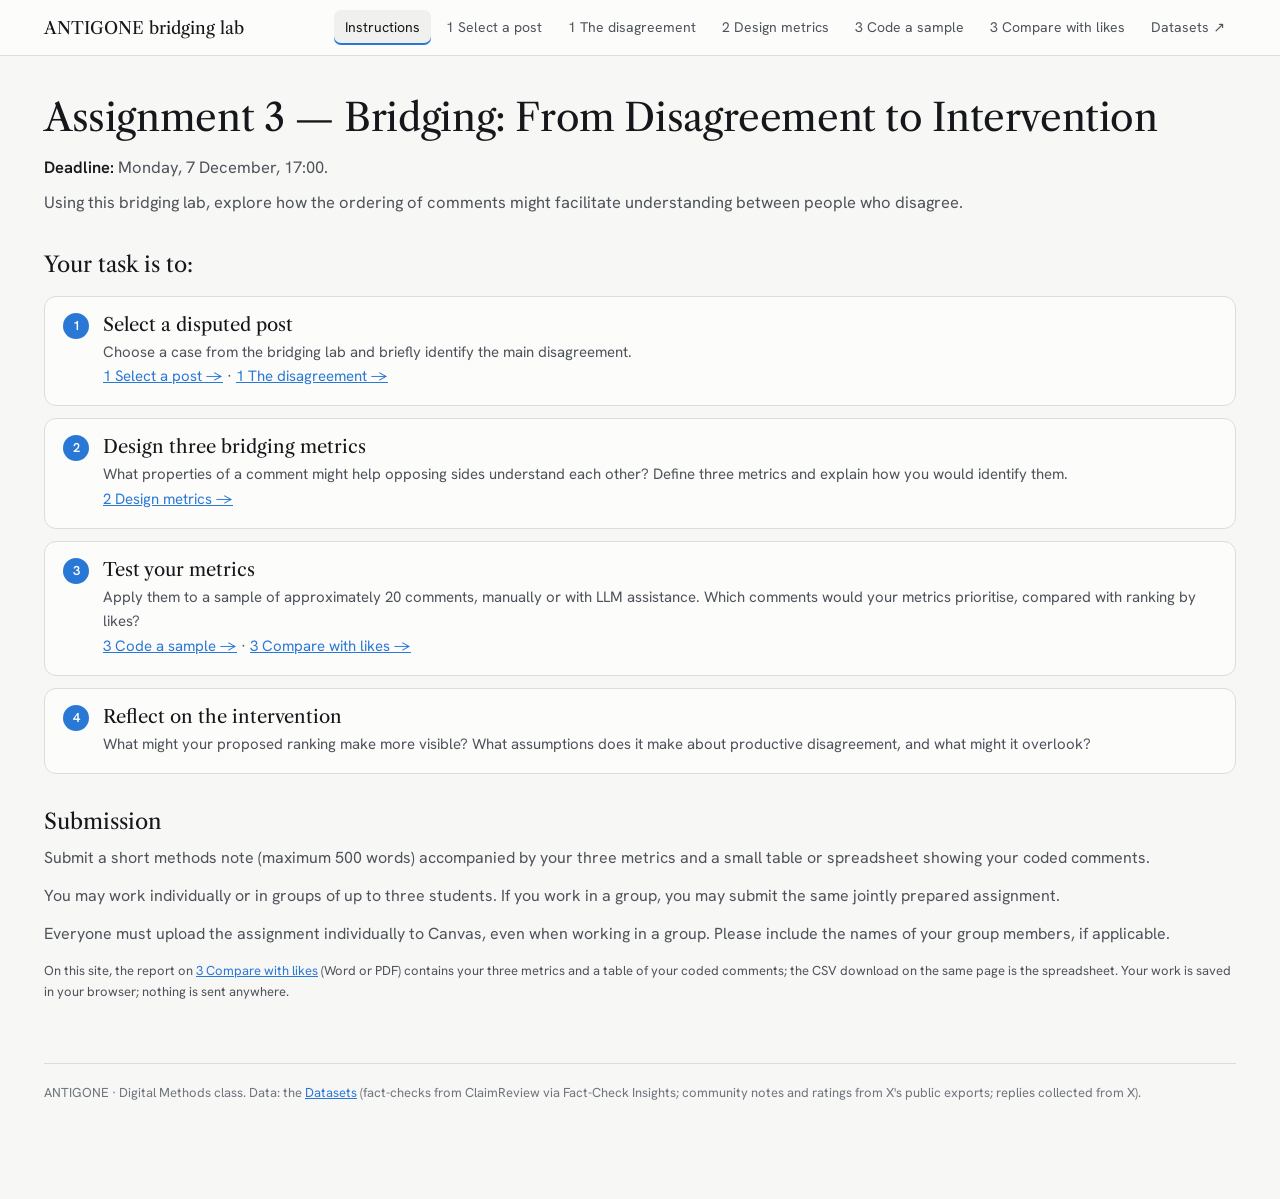
==== commit 1f1b540b: "Align the site with Assignment 3: four tasks, a 20-comment sample, comparison with ranking by likes " ====
--- a/index.html
+++ b/index.html
@@ -4,7 +4,7 @@
 <meta charset="utf-8">
 <meta name="viewport" content="width=device-width, initial-scale=1">
 <title>ANTIGONE bridging lab</title>
-<meta name="description" content="Design bridging metrics for a disputed X thread, code the thread by them with a chatbot, and reorder it.">
+<meta name="description" content="Assignment 3: design three bridging metrics for a disputed X post, test them on a sample of comments, and compare the result with ranking by likes.">
 <script>if (new URLSearchParams(location.search).get("post")) location.replace("posts.html" + location.search);</script>
 <link rel="preconnect" href="https://fonts.googleapis.com">
 <link rel="preconnect" href="https://fonts.gstatic.com" crossorigin>
@@ -16,77 +16,42 @@
   <a class="brand" href="index.html">ANTIGONE bridging lab</a>
   <nav class="nav" aria-label="Steps">
     <a href="index.html" aria-current="page">Instructions</a>
-    <a href="posts.html">1 Pick a post</a>
-    <a href="read.html">2 Close read</a>
-    <a href="metrics.html">3 Define metrics</a>
-    <a href="prompt.html">4 Code with an LLM</a>
-    <a href="order.html">5–6 Upload &amp; order</a>
+    <a href="posts.html">1 Select a post</a>
+    <a href="read.html">1 The disagreement</a>
+    <a href="metrics.html">2 Design metrics</a>
+    <a href="prompt.html">3 Code a sample</a>
+    <a href="order.html">3 Compare with likes</a>
     <a href="https://claude.ai/artifact/C2MCv6EvPMsV7Sf9JYqmwA#disputed" target="_blank" rel="noopener">Datasets ↗</a>
   </nav>
 </div></div>
 
 <main class="wrap">
   <div class="prose">
-  <h1>Week 4 · Bridging</h1>
-  <p class="lede">This <b>bridging</b> section is part of the methodological cookbook series on the practical and empirical questions of how to
-  identify and study so-called <i>speech grey zones</i>.</p>
-  <p class="small"><b>Data:</b> the <a href="https://claude.ai/artifact/C2MCv6EvPMsV7Sf9JYqmwA#disputed" target="_blank" rel="noopener">Datasets ↗</a>. Each step below has a page on this site.</p>
-
-  <h2>Goal</h2>
-  <p>In week 2, fact-checks were used as entry points into speech grey zones. In week 3, these were <b>described</b>: how fact-checkers and community
-  notes disagreed, what commenters said about notes, and what they agreed and disagreed on.</p>
-  <p>This week's assignment moves from describing the conflict to intervening in it.</p>
-  <p>The intervention is called <b>bridging</b>: a mechanism for facilitating <i>understanding</i> — the possibility that users who make conflicting
-  statements have the information they need to understand and engage with each other. Bridging is a <b>framework</b>, not a single technique.
-  Following this week's reading, each operationalisation names three things:</p>
-  <div class="tw"><table>
-    <thead><tr><th>part</th><th>question it answers</th></tr></thead>
-    <tbody>
-      <tr><td><b>bridging goal</b></td><td>What would count as mutual understanding?</td></tr>
-      <tr><td><b>relation metric</b></td><td>What measurable property of a comment stands in for that goal?</td></tr>
-      <tr><td><b>attention allocator</b></td><td>What does the platform do with it? Here: how does it order the comments?</td></tr>
-    </tbody>
-  </table></div>
-  <p><b>The goal of the assignment</b> is to take one disputed X thread, define three bridging metrics, code every comment of the thread by them,
-  and reorder the thread so that comments with bridging properties come first.</p>
+  <h1>Assignment 3 — Bridging: From Disagreement to Intervention</h1>
+  <p class="lede"><b>Deadline:</b> Monday, 7 December, 17:00.</p>
+  <p class="lede">Using this bridging lab, explore how the ordering of comments might facilitate understanding between people who disagree.</p>
+  <h2>Your task is to:</h2>
   </div>
-
-  <h2 style="margin-top:34px">Six steps</h2>
   <ol class="steps">
-    <li><h2><a href="posts.html">Pick a post</a></h2><p>Choose one of the disputed posts (posts where the fact-checker's verdict and the community
-      notes reach opposite conclusions) and press <i>Work on this post</i>. Download its thread as a CSV.</p></li>
-    <li><h2><a href="read.html">Close read the thread</a></h2><p>Open each statement, read the comments that make it, and discuss the questions on
-      the page. For each answer, note two or three comments as evidence.</p></li>
-    <li><h2><a href="metrics.html">Define your bridging metrics</a></h2><p>Define three metrics: properties of a comment that, if comments with them
-      came first, would help other sides understand each other. For each, write a name, what it captures, and a coding rule.</p></li>
-    <li><h2><a href="prompt.html">Code the thread with an LLM</a></h2><p>The page writes the prompt from your post and your metrics / codebook. A
-      chatbot adds <code>metric_A</code>, <code>metric_B</code> and <code>metric_C</code>, with <i>yes</i> or <i>no</i> for every comment.</p></li>
-    <li><h2><a href="order.html">Upload the coded thread</a></h2><p>Upload the coded CSV. If the chatbot returned several parts, upload them all at
-      once.</p></li>
-    <li><h2><a href="order.html">Order the thread</a></h2><p>Decide how the thread is ordered, in up to three levels, from engagement, chronological
-      order and your three metrics. Choosing a metric moves every comment that has it to the top. Community notes and replies are shown separately.</p></li>
+    <li><h2>Select a disputed post</h2><p>Choose a case from the bridging lab and briefly identify the main disagreement.</p>
+      <p class="small"><a href="posts.html">1 Select a post →</a> · <a href="read.html">1 The disagreement →</a></p></li>
+    <li><h2>Design three bridging metrics</h2><p>What properties of a comment might help opposing sides understand each other? Define three metrics and
+      explain how you would identify them.</p>
+      <p class="small"><a href="metrics.html">2 Design metrics →</a></p></li>
+    <li><h2>Test your metrics</h2><p>Apply them to a sample of approximately 20 comments, manually or with LLM assistance. Which comments would your
+      metrics prioritise, compared with ranking by likes?</p>
+      <p class="small"><a href="prompt.html">3 Code a sample →</a> · <a href="order.html">3 Compare with likes →</a></p></li>
+    <li><h2>Reflect on the intervention</h2><p>What might your proposed ranking make more visible? What assumptions does it make about productive
+      disagreement, and what might it overlook?</p></li>
   </ol>
 
   <div class="prose">
-  <h2>How your work is saved</h2>
-  <p>Results are saved automatically in your browser under <i>Your saved results</i>. The <b>report</b> (Word or PDF) is the appendix to hand in.</p>
-
-  <h2>Deliverables</h2>
-  <p>One post per group / individual.</p>
-  <div class="tw"><table>
-    <thead><tr><th>#</th><th>what</th><th>step</th></tr></thead>
-    <tbody>
-      <tr><td>1</td><td>Your chosen post.</td><td>1</td></tr>
-      <tr><td>2</td><td>The close reading.</td><td>2</td></tr>
-      <tr><td>3</td><td>The three bridging metrics.</td><td>3</td></tr>
-      <tr><td>4</td><td><b>Your prompt</b>, the LLM you used, and (optionally) how often its coding agreed with your own.</td><td>4</td></tr>
-      <tr><td>5</td><td><b>The bridging thread</b>: what your order puts first (compared, for example, with the engagement order). The report (Word or PDF) from step 6 contains the codebook and the ranking.</td><td>5–6</td></tr>
-    </tbody>
-  </table></div>
-  <p>Length: 2,500 words, appendices excluded.</p>
-  <p><b>Format</b>: one document (Word or PDF), with the report downloaded in step 6 as an appendix; add your result file and your presentation page.</p>
-  <p><b>Deadline</b>: Monday 7 December, 17:00, the evening before the class discussion.</p>
-  <p><b>In class the week after</b>: ten minutes per group, showing your presentation page: your post, your metrics, and your reordered thread.</p>
+  <h2>Submission</h2>
+  <p>Submit a short methods note (maximum 500 words) accompanied by your three metrics and a small table or spreadsheet showing your coded comments.</p>
+  <p>You may work individually or in groups of up to three students. If you work in a group, you may submit the same jointly prepared assignment.</p>
+  <p>Everyone must upload the assignment individually to Canvas, even when working in a group. Please include the names of your group members, if applicable.</p>
+  <p class="small muted">On this site, the report on <a href="order.html">3 Compare with likes</a> (Word or PDF) contains your three metrics and a table of
+  your coded comments; the CSV download on the same page is the spreadsheet. Your work is saved in your browser; nothing is sent anywhere.</p>
   </div>
   <footer class="foot">ANTIGONE · Digital Methods class. Data: the <a href="https://claude.ai/artifact/C2MCv6EvPMsV7Sf9JYqmwA#disputed" target="_blank" rel="noopener">Datasets</a>
   (fact-checks from ClaimReview via Fact-Check Insights; community notes and ratings from X's public exports; replies collected from X).</footer>
